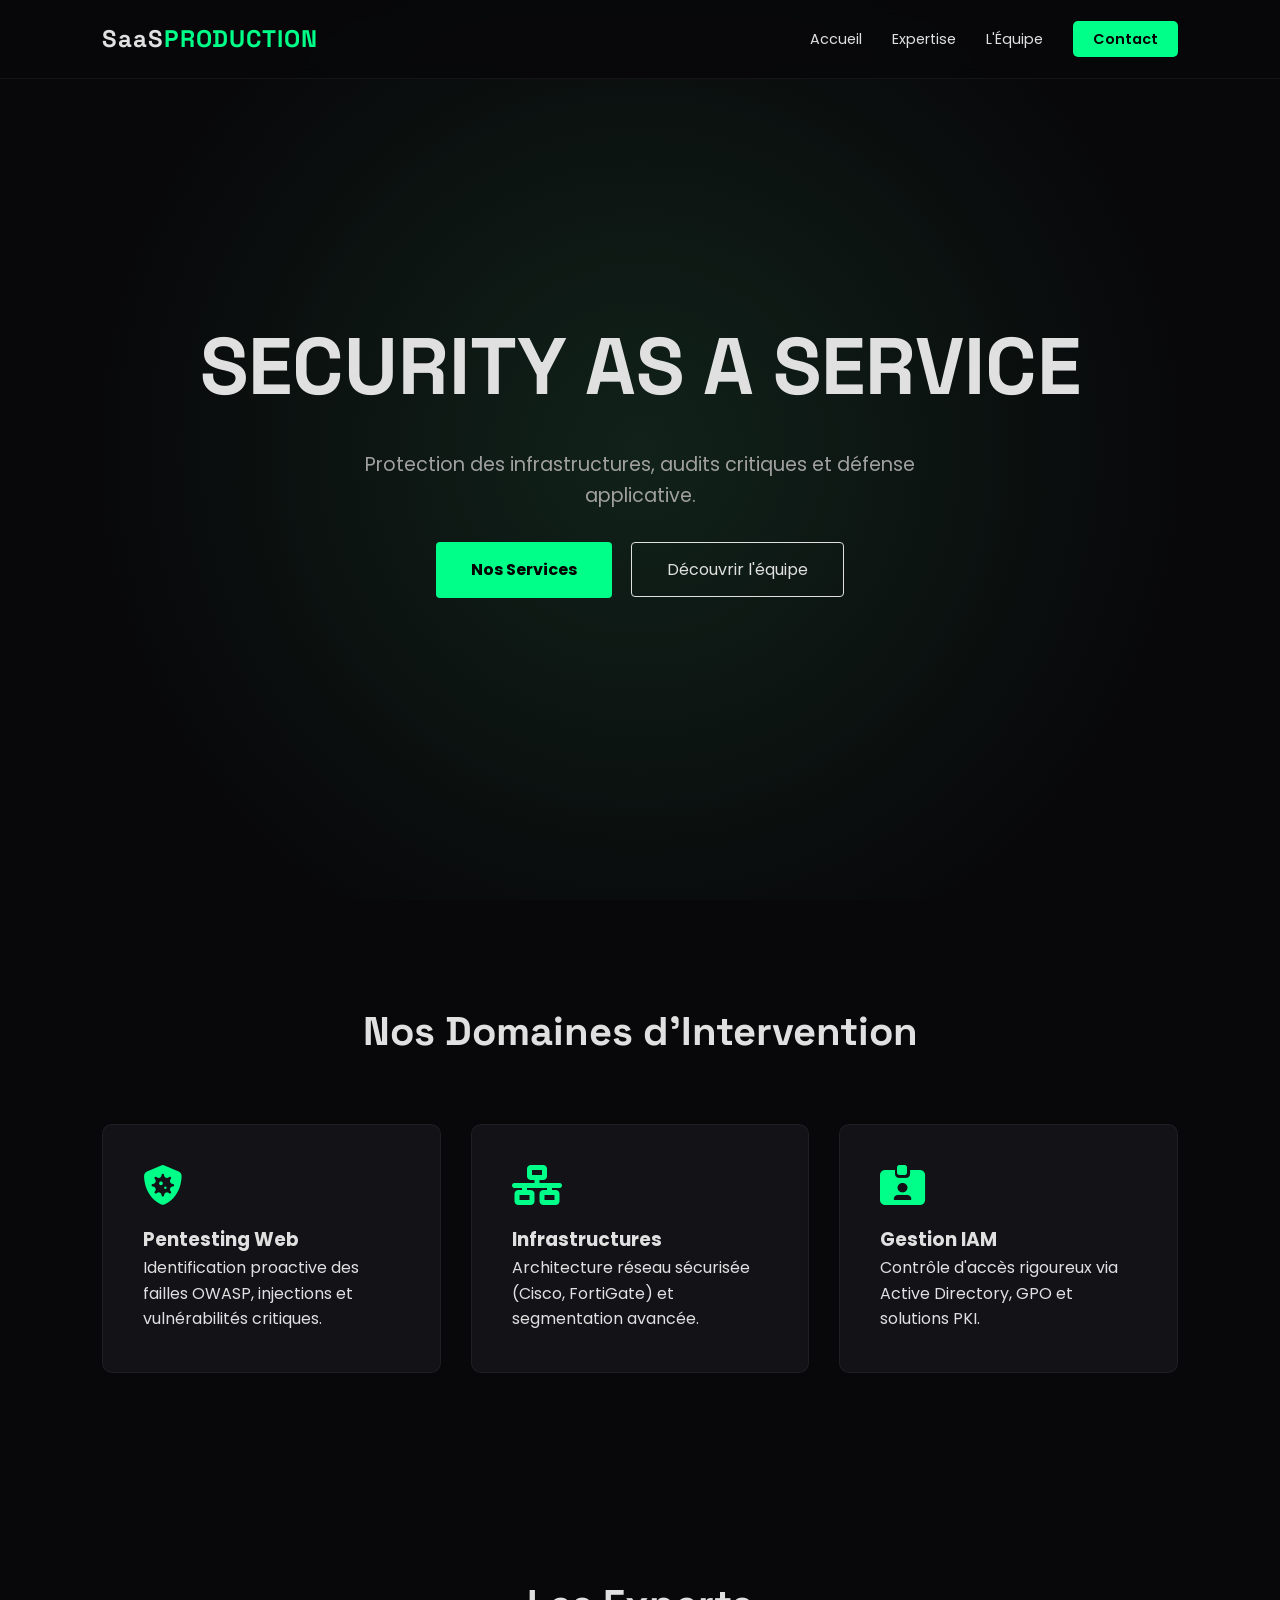
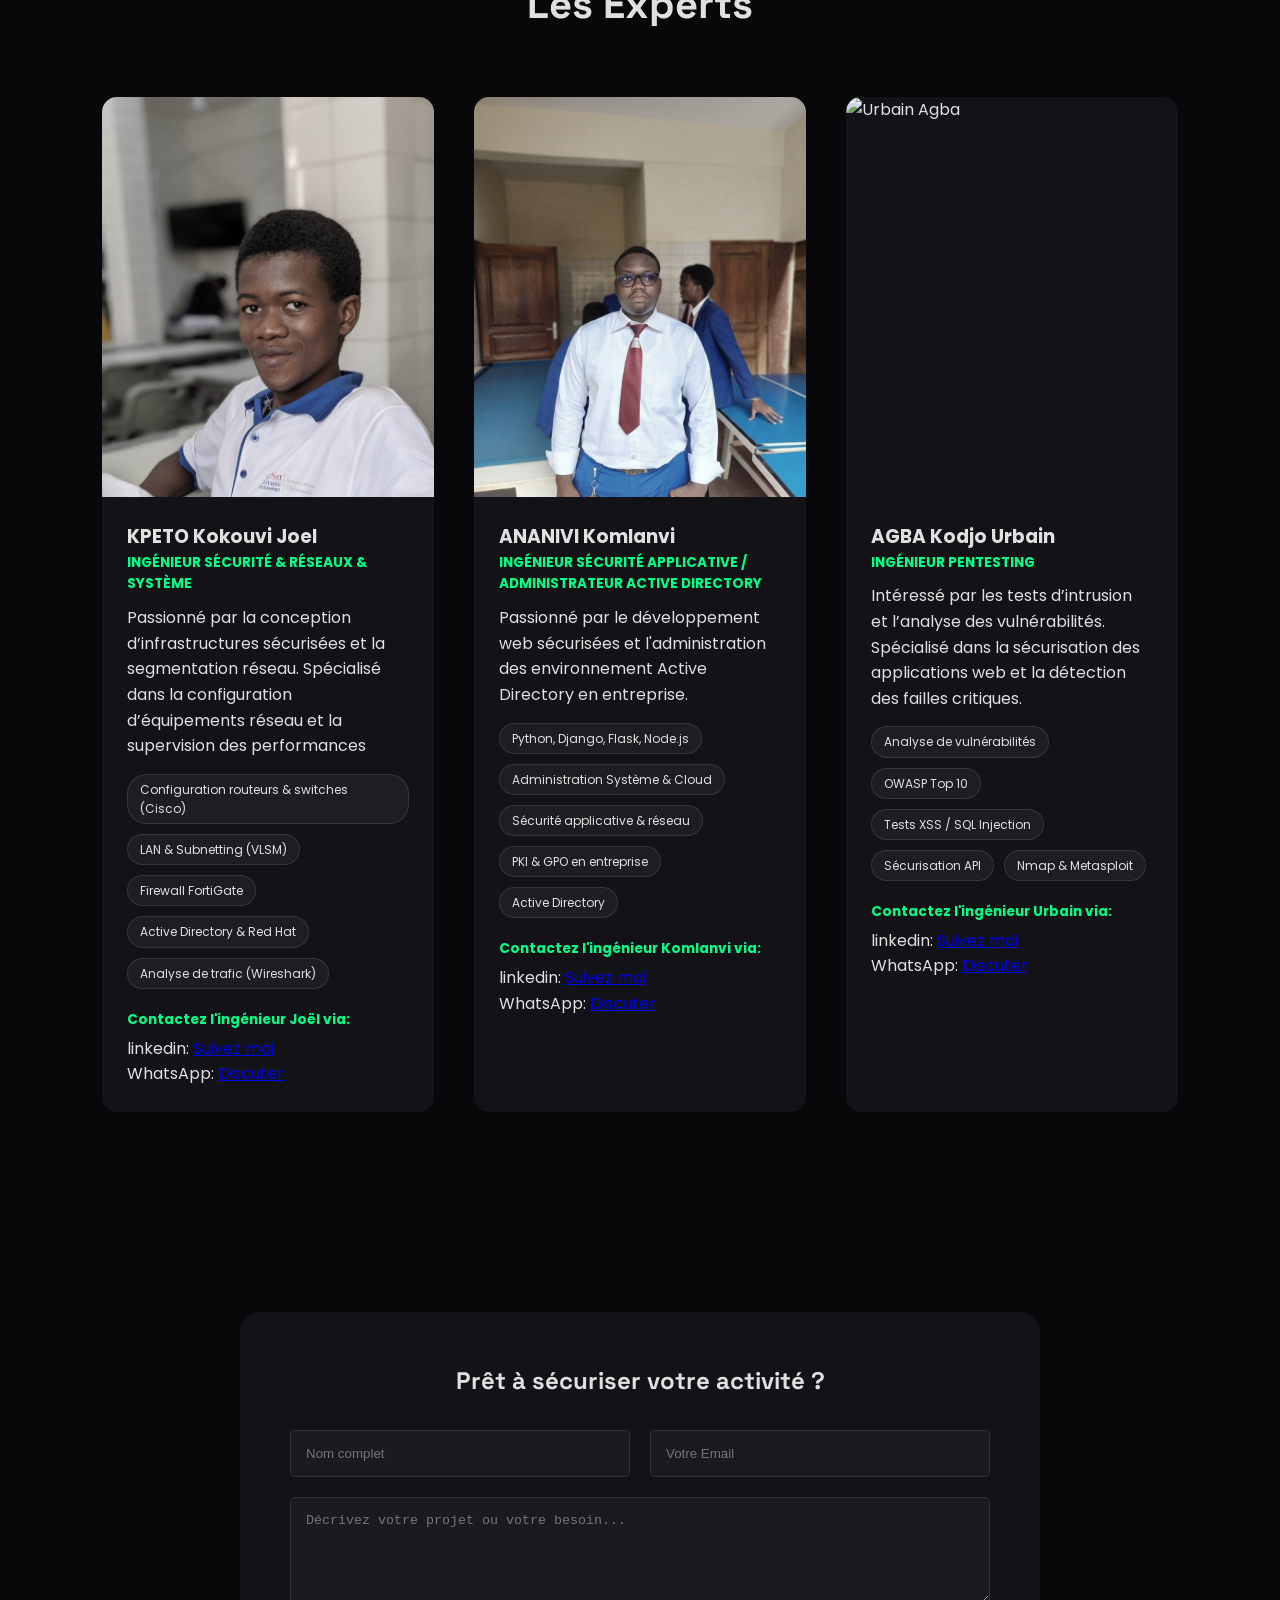
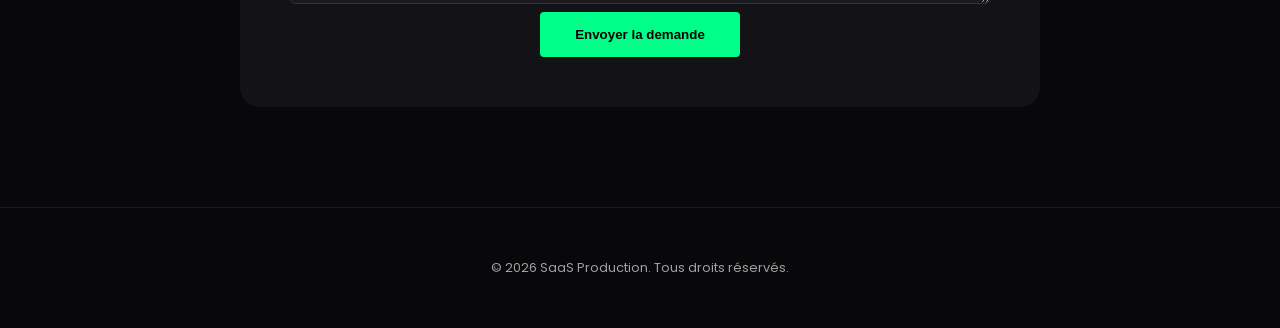
==== index.html @ d06b2ac8 "Update index.html" ====
<!DOCTYPE html>
<html lang="fr">
<head>
    <meta charset="UTF-8">
    <meta name="viewport" content="width=device-width, initial-scale=1.0">
    <title>SaaS Production | Expertise Cybersécurité</title>
    <!-- Google Fonts -->
    <link href="https://fonts.googleapis.com/css2?family=Space+Grotesk:wght@300;500;700&family=Poppins:wght@300;400;600&display=swap" rel="stylesheet">
    <!-- Font Awesome -->
    <link rel="stylesheet" href="https://cdnjs.cloudflare.com/ajax/libs/font-awesome/6.4.0/css/all.min.css">
    <link rel="stylesheet" href="style.css">
</head>
<body>

    <!-- NAV -->
    <nav class="navbar">
        <div class="logo">SaaS<span>PRODUCTION</span></div>
        <ul class="nav-links">
            <li><a href="#accueil">Accueil</a></li>
            <li><a href="#services">Expertise</a></li>
            <li><a href="#team">L'Équipe</a></li>
            <li><a href="#contact" class="btn-nav">Contact</a></li>
        </ul>
    </nav>

    <!-- Section 1 -->
    <header id="accueil" class="hero">
        <div class="hero-container">
            <h1 class="glitch" data-text="Security as a Service">Security as a Service</h1>
            <p>Protection des infrastructures, audits critiques et défense applicative.</p>
            <div class="hero-btns">
                <a href="#services" class="btn-primary">Nos Services</a>
                <a href="#team" class="btn-secondary">Découvrir l'équipe</a>
            </div>
        </div>
        <div class="hero-overlay"></div>
    </header>

    <!-- Section des services -->
    <section id="services" class="services">
        <h2 class="section-title">Nos Domaines d'Intervention</h2>
        <div class="services-grid">
            <div class="service-card">
                <i class="fas fa-shield-virus"></i>
                <h3>Pentesting Web</h3>
                <p>Identification proactive des failles OWASP, injections et vulnérabilités critiques.</p>
            </div>
            <div class="service-card">
                <i class="fas fa-network-wired"></i>
                <h3>Infrastructures</h3>
                <p>Architecture réseau sécurisée (Cisco, FortiGate) et segmentation avancée.</p>
            </div>
            <div class="service-card">
                <i class="fas fa-id-card-alt"></i>
                <h3>Gestion IAM</h3>
                <p>Contrôle d'accès rigoureux via Active Directory, GPO et solutions PKI.</p>
            </div>
        </div>
    </section>

    <!-- Voici l'équipe -->
    <section id="team" class="team">
        <h2 class="section-title">Les Experts</h2>
        <div class="team-container">
            
            <!-- Membre 1 -->
            <div class="member-card">
                <div class="member-img">
                    <img src="kpeto.jpeg" alt="Joël kokouvi Kpeto">
                </div>
                <div class="member-content">
                    <h3>KPETO Kokouvi Joel</h3>
                    <span class="member-role">Ingénieur Sécurité & Réseaux & Système</span>
                    <p>Passionné par la conception d’infrastructures sécurisées et la segmentation réseau.
                    Spécialisé dans la configuration d’équipements réseau et la supervision des performances</p>
                    <div class="tags">
                        <span>Configuration routeurs & switches (Cisco)</span> 
                        <span>LAN & Subnetting (VLSM)</span> 
                        <span>Firewall FortiGate</span>
                        <span>Active Directory & Red Hat</span>
                        <span>Analyse de trafic (Wireshark)</span>
                    </div>
                    <h4>Contactez l'ingénieur Joël via:</h4>
                    <div>linkedin: <a href="https://www.linkedin.com/in/kokouvi-joel-kpeto-417768369" target="_blank" rel="noopener noreferrer">Suivez moi </a>
                    </div>
                    <div>WhatsApp: <a href="https://wa.me/22899424087?text=Bonjour%20M. Joël%20,%20je%20souhaite%20avoir%20des%20informations%20sur%20vos%20services." target="_blank">Discuter</a></div>
                </div>
            </div>

            <!-- Membre 2 -->
            <div class="member-card">
                <div class="member-img">
                    <img src="ananivi komlanvi.jpeg" alt="Komlanvi Ananivi">
                </div>
                <div class="member-content">
                    <h3>ANANIVI Komlanvi</h3>
                    <span class="member-role">Ingénieur Sécurité Applicative / Administrateur Active Directory</span>
                    <p>Passionné par le développement web sécurisées et l'administration des environnement Active Directory en entreprise.</p>
                    <div class="tags">
                        <span>Python, Django, Flask, Node.js</span>
                        <span>Administration Système & Cloud</span> 
                        <span>Sécurité applicative & réseau</span>
                        <span>PKI & GPO en entreprise</span>
                        <span>Active Directory</span>
                    </div>
                    <h4>Contactez l'ingénieur Komlanvi via:</h4>
                    <div>linkedin: <a href="https://www.linkedin.com/in/komlanvi-ananivi-0056b731a?utm_source=share&utm_campaign=share_via&utm_content=profile&utm_medium=android_app" target="_blank" rel="noopener noreferrer">Suivez moi </a>
                    </div>
                    <div>WhatsApp: <a href="https://wa.me/22870658824?text=Bonjour%20M. Komlanvi%20,%20je%20souhaite%20avoir%20des%20informations%20sur%20vos%20services." target="_blank">Discuter</a></div>
                </div>
            </div>

            <!-- Membre 3 -->
            <div class="member-card">
                <div class="member-img">
                    <img src="agba Urbain.jpeg" alt="Urbain Agba">
                </div>
                <div class="member-content">
                    <h3>AGBA Kodjo Urbain</h3>
                    <span class="member-role">Ingénieur Pentesting</span>
                    <p>Intéressé par les tests d’intrusion et l’analyse des vulnérabilités.
                    Spécialisé dans la sécurisation des applications web et la détection des failles critiques.</p>
                    <div class="tags">
                        <span>Analyse de vulnérabilités</span> 
                        <span>OWASP Top 10</span> 
                        <span>Tests XSS / SQL Injection</span>
                        <span>Sécurisation API</span>
                        <span>Nmap & Metasploit</span>
                    </div>
                    <h4>Contactez l'ingénieur Urbain via:</h4>
                    <div>linkedin: <a href="https://" target="_blank" rel="noopener noreferrer">Suivez moi </a>
                    </div>
                    <div>WhatsApp: <a href="https://wa.me/22871163915?text=Bonjour%20M. Urbain%20,%20je%20souhaite%20avoir%20des%20informations%20sur%20vos%20services." target="_blank">Discuter</a></div>
                </div>
            </div>

        </div>
    </section>

    <!-- Section pour les contacts -->
    <!-- Ici j'ai utilisé formspree, qui permet de reçevoir des messages sans base de donnée, on pourra modifier ça après -->
<section id="contact" class="contact">
    <div class="contact-box">
        <h2>Prêt à sécuriser votre activité ?</h2>
        <!-- Ton lien Formspree est inséré ici -->
        <form action="https://formspree.io/f/mykdqpog" method="POST">
            <div class="form-group">
                <input type="text" name="name" placeholder="Nom complet" required>
                <input type="email" name="email" placeholder="Votre Email" required>
            </div>
            <textarea name="message" placeholder="Décrivez votre projet ou votre besoin..." rows="5" required></textarea>
            
            <input type="hidden" name="_next" value="https://ton-site.com/merci.html">
            
            <button type="submit" class="btn-primary">Envoyer la demande</button>
        </form>
    </div>
</section>

    <footer>
        <p>&copy; 2026 SaaS Production. Tous droits réservés.</p>
    </footer>

    <script src="script.js"></script>
</body>

</html>
---- style.css ----
:root {
    --primary: #00ff88;
    --secondary: #00d4ff;
    --bg-dark: #08080a;
    --card-bg: #121217;
    --text-main: #e0e0e0;
    --text-dim: #a0a0a0;
}

* {
    margin: 0;
    padding: 0;
    box-sizing: border-box;
}

body {
    font-family: 'Poppins', sans-serif;
    background-color: var(--bg-dark);
    color: var(--text-main);
    line-height: 1.6;
    overflow-x: hidden;
}

h1, h2, .logo {
    font-family: 'Space Grotesk', sans-serif;
}

/* NAVIGATION */
.navbar {
    display: flex;
    justify-content: space-between;
    align-items: center;
    padding: 20px 8%;
    position: fixed;
    width: 100%;
    top: 0;
    z-index: 1000;
    background: rgba(8, 8, 10, 0.9);
    backdrop-filter: blur(10px);
    border-bottom: 1px solid rgba(255, 255, 255, 0.05);
}

.logo {
    font-size: 1.5rem;
    font-weight: 700;
    letter-spacing: 1px;
}

.logo span { color: var(--primary); }

.nav-links {
    display: flex;
    list-style: none;
    align-items: center;
}

.nav-links li { margin-left: 30px; }

.nav-links a {
    text-decoration: none;
    color: var(--text-main);
    font-size: 0.9rem;
    transition: 0.3s;
}

.nav-links a:hover { color: var(--primary); }

.btn-nav {
    background: var(--primary);
    color: #000 !important;
    padding: 8px 20px;
    border-radius: 5px;
    font-weight: 600;
}

/* HERO SECTION */
.hero {
    height: 100vh;
    display: flex;
    align-items: center;
    justify-content: center;
    text-align: center;
    background: radial-gradient(circle at center, #11221a 0%, var(--bg-dark) 70%);
    padding: 0 20px;
}

.hero h1 {
    font-size: clamp(2.5rem, 8vw, 5rem);
    text-transform: uppercase;
    margin-bottom: 20px;
}

.hero p {
    color: var(--text-dim);
    font-size: 1.2rem;
    max-width: 600px;
    margin: 0 auto 30px;
}

.btn-primary {
    background: var(--primary);
    color: #000;
    padding: 15px 35px;
    text-decoration: none;
    font-weight: 700;
    border-radius: 4px;
    display: inline-block;
    transition: 0.3s;
    border: none;
    cursor: pointer;
}

.btn-secondary {
    border: 1px solid var(--text-main);
    color: var(--text-main);
    padding: 15px 35px;
    text-decoration: none;
    margin-left: 15px;
    border-radius: 4px;
    transition: 0.3s;
}

.btn-secondary:hover { background: white; color: black; }

/* SERVICES */
.services, .team, .contact { padding: 100px 8%; }

.section-title {
    text-align: center;
    font-size: 2.5rem;
    margin-bottom: 60px;
}

.services-grid {
    display: grid;
    grid-template-columns: repeat(auto-fit, minmax(280px, 1fr));
    gap: 30px;
}

.service-card {
    background: var(--card-bg);
    padding: 40px;
    border-radius: 10px;
    border: 1px solid rgba(255, 255, 255, 0.05);
    transition: 0.3s;
}

.service-card i {
    font-size: 2.5rem;
    color: var(--primary);
    margin-bottom: 20px;
}

.service-card:hover {
    transform: translateY(-10px);
    border-color: var(--primary);
}

/* TEAM */
.team-container {
    display: grid;
    grid-template-columns: repeat(auto-fit, minmax(320px, 1fr));
    gap: 40px;
}

.member-card {
    background: var(--card-bg);
    border-radius: 15px;
    overflow: hidden;
    transition: 0.4s;
}

.member-img img {
    width: 100%;
    height: 400px; /* Tu peux augmenter un peu la hauteur si besoin */
    object-fit: cover; 
    /* L'astuce est ici : on demande de cadrer sur le haut de l'image */
    object-position: top center; 
    filter: grayscale(40%);
    transition: 0.4s;
    display: block;
}

.member-card:hover .member-img img { filter: grayscale(0%); transform: scale(1.05); }

.member-content { padding: 25px; }

.member-role {
    color: var(--primary);
    font-size: 0.85rem;
    font-weight: 700;
    text-transform: uppercase;
    display: block;
    margin-bottom: 10px;
}

.tags {
    margin-top: 15px;
    display: flex;
    flex-wrap: wrap;
    gap: 10px;
    margin-bottom: 20px;
}

.tags span {
    background: rgba(255, 255, 255, 0.05);
    padding: 5px 12px;
    font-size: 0.75rem;
    border-radius: 20px;
    border: 1px solid rgba(255, 255, 255, 0.1);
}

/* CONTACT */
.contact-box {
    background: var(--card-bg);
    padding: 50px;
    border-radius: 20px;
    max-width: 800px;
    margin: 0 auto;
    text-align: center;
}

.form-group {
    display: grid;
    grid-template-columns: 1fr 1fr;
    gap: 20px;
    margin: 30px 0 20px;
}

input, textarea {
    width: 100%;
    padding: 15px;
    background: #1a1a20;
    border: 1px solid #333;
    color: white;
    border-radius: 5px;
    outline: none;
}

input:focus, textarea:focus { border-color: var(--primary); }

footer {
    text-align: center;
    padding: 50px;
    border-top: 1px solid #1a1a20;
    color: var(--text-dim);
    font-size: 0.8rem;
}

/* MOBILE */
@media (max-width: 768px) {
    .form-group { grid-template-columns: 1fr; }
    .nav-links { display: none; }
    .hero h1 { font-size: 2.8rem; }
}

h4 {
    color: var(--primary);
    font-size: 0.85rem;
    font-weight: 700;
    text-transform: full-size-kana;
    display: block;
    margin-bottom: 5px;
}
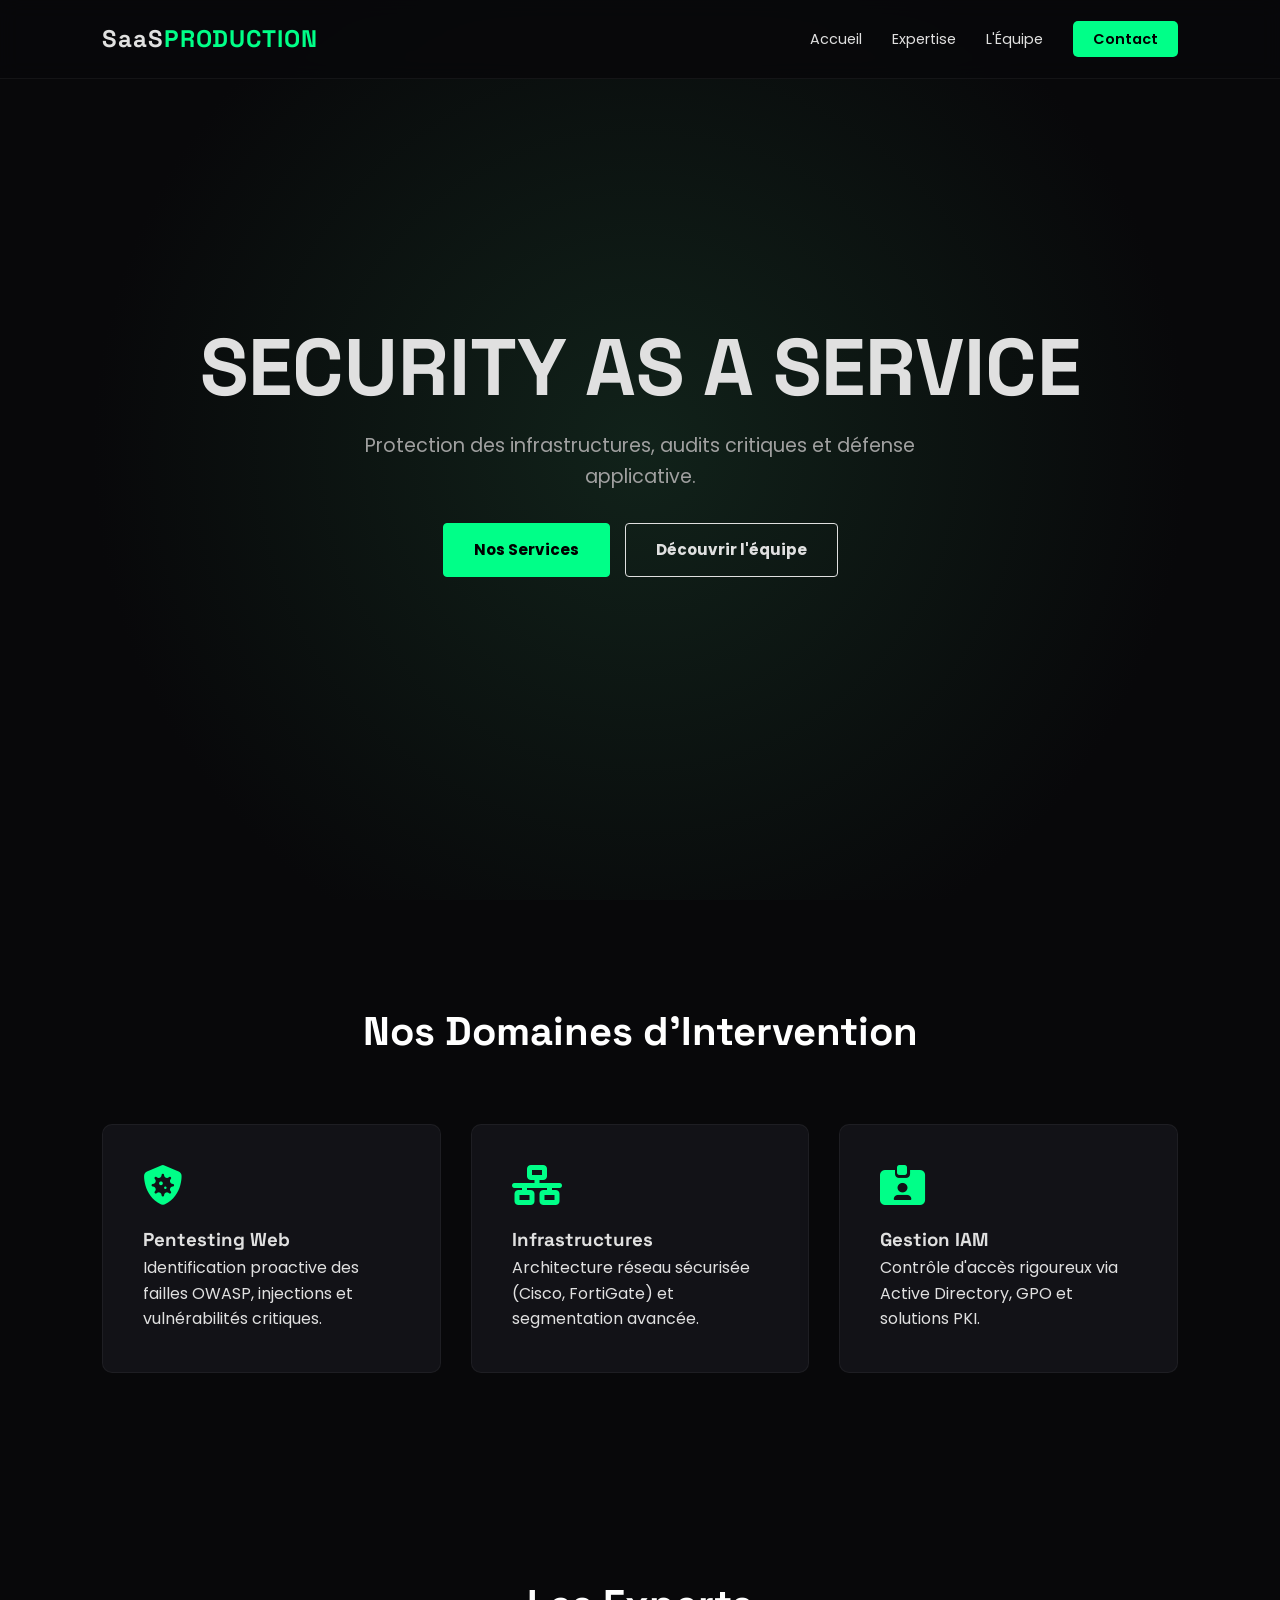
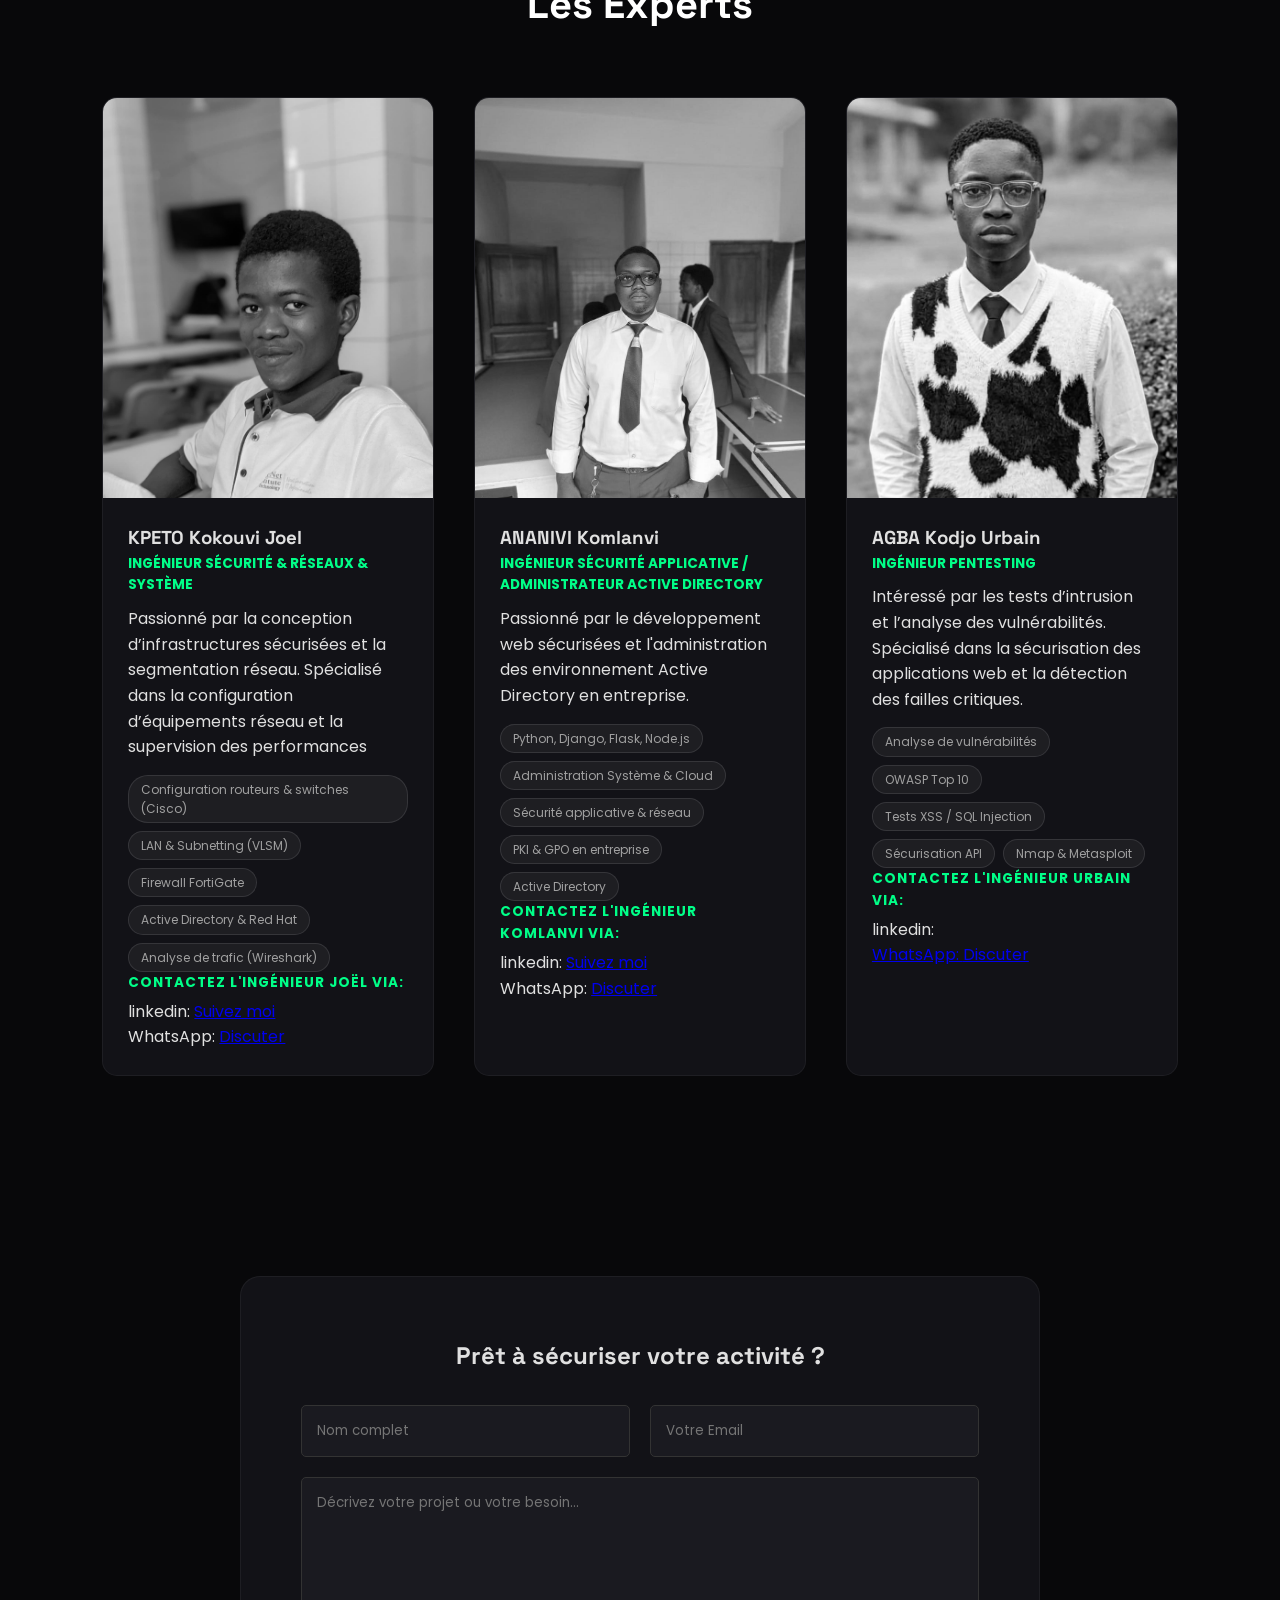
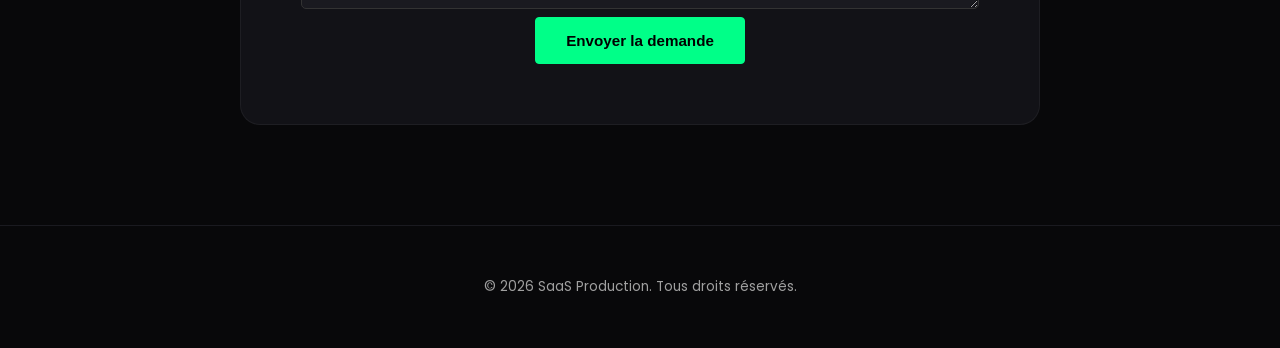
==== commit 19c2f783: "Fix HTML formatting and structure" ====
--- a/index.html
+++ b/index.html
@@ -4,6 +4,8 @@
     <meta charset="UTF-8">
     <meta name="viewport" content="width=device-width, initial-scale=1.0">
     <title>SaaS Production | Expertise Cybersécurité</title>
+    <link rel="icon" type="image/png" href="saas.jpg">
+    <link rel="apple-touch-icon" href="saas.jpg">
     <!-- Google Fonts -->
     <link href="https://fonts.googleapis.com/css2?family=Space+Grotesk:wght@300;500;700&family=Poppins:wght@300;400;600&display=swap" rel="stylesheet">
     <!-- Font Awesome -->
@@ -113,7 +115,7 @@
             <!-- Membre 3 -->
             <div class="member-card">
                 <div class="member-img">
-                    <img src="agba Urbain.jpeg" alt="Urbain Agba">
+                    <img src="Urbain.jpeg" alt="Urbain Agba">
                 </div>
                 <div class="member-content">
                     <h3>AGBA Kodjo Urbain</h3>
@@ -128,7 +130,7 @@
                         <span>Nmap & Metasploit</span>
                     </div>
                     <h4>Contactez l'ingénieur Urbain via:</h4>
-                    <div>linkedin: <a href="https://" target="_blank" rel="noopener noreferrer">Suivez moi </a>
+                    <div>linkedin: <a href="https://www.linkedin.com/in/kodjo-agba-4a517b397" target="_blank" rel="noopener noreferrer"Suivez moi </a>
                     </div>
                     <div>WhatsApp: <a href="https://wa.me/22871163915?text=Bonjour%20M. Urbain%20,%20je%20souhaite%20avoir%20des%20informations%20sur%20vos%20services." target="_blank">Discuter</a></div>
                 </div>
@@ -165,3 +167,6 @@
 </body>
 
 </html>
+
+
+
--- a/style.css
+++ b/style.css
@@ -1,3 +1,4 @@
+/* --- VARIABLES ET RESET --- */
 :root {
     --primary: #00ff88;
     --secondary: #00d4ff;
@@ -5,12 +6,17 @@
     --card-bg: #121217;
     --text-main: #e0e0e0;
     --text-dim: #a0a0a0;
+    --transition: 0.3s ease;
 }
 
 * {
     margin: 0;
     padding: 0;
     box-sizing: border-box;
+}
+
+html {
+    scroll-behavior: smooth;
 }
 
 body {
@@ -21,11 +27,11 @@
     overflow-x: hidden;
 }
 
-h1, h2, .logo {
+h1, h2, h3, .logo {
     font-family: 'Space Grotesk', sans-serif;
 }
 
-/* NAVIGATION */
+/* --- NAVIGATION --- */
 .navbar {
     display: flex;
     justify-content: space-between;
@@ -60,7 +66,7 @@
     text-decoration: none;
     color: var(--text-main);
     font-size: 0.9rem;
-    transition: 0.3s;
+    transition: var(--transition);
 }
 
 .nav-links a:hover { color: var(--primary); }
@@ -73,10 +79,11 @@
     font-weight: 600;
 }
 
-/* HERO SECTION */
+/* --- HERO SECTION --- */
 .hero {
     height: 100vh;
     display: flex;
+    flex-direction: column;
     align-items: center;
     justify-content: center;
     text-align: center;
@@ -85,52 +92,74 @@
 }
 
 .hero h1 {
-    font-size: clamp(2.5rem, 8vw, 5rem);
+    font-size: clamp(2.2rem, 8vw, 5rem);
     text-transform: uppercase;
     margin-bottom: 20px;
+    line-height: 1.1;
 }
 
 .hero p {
     color: var(--text-dim);
-    font-size: 1.2rem;
+    font-size: clamp(1rem, 2vw, 1.2rem);
     max-width: 600px;
     margin: 0 auto 30px;
+}
+
+
+.hero-btns {
+    display: flex;
+    gap: 15px;
+    justify-content: center;
+    align-items: center;
+    flex-wrap: wrap; 
+}
+
+.btn-primary, .btn-secondary {
+    padding: 14px 30px;
+    text-decoration: none;
+    font-weight: 700;
+    border-radius: 4px;
+    transition: var(--transition);
+    text-align: center;
+    white-space: nowrap; 
+    font-size: 0.95rem;
 }
 
 .btn-primary {
     background: var(--primary);
     color: #000;
-    padding: 15px 35px;
-    text-decoration: none;
-    font-weight: 700;
-    border-radius: 4px;
-    display: inline-block;
-    transition: 0.3s;
-    border: none;
-    cursor: pointer;
+    border: 1px solid var(--primary);
+}
+
+.btn-primary:hover {
+    box-shadow: 0 0 20px rgba(0, 255, 136, 0.4);
+    transform: translateY(-2px);
 }
 
 .btn-secondary {
     border: 1px solid var(--text-main);
     color: var(--text-main);
-    padding: 15px 35px;
-    text-decoration: none;
-    margin-left: 15px;
-    border-radius: 4px;
-    transition: 0.3s;
-}
-
-.btn-secondary:hover { background: white; color: black; }
-
-/* SERVICES */
-.services, .team, .contact { padding: 100px 8%; }
+}
+
+.btn-secondary:hover {
+    background: #fff;
+    color: #000;
+    transform: translateY(-2px);
+}
+
+/* --- SECTIONS GENERALES --- */
+.services, .team, .contact { 
+    padding: 100px 8%; 
+}
 
 .section-title {
     text-align: center;
-    font-size: 2.5rem;
+    font-size: clamp(2rem, 5vw, 2.5rem);
     margin-bottom: 60px;
-}
-
+    color: #fff;
+}
+
+/* --- SERVICES --- */
 .services-grid {
     display: grid;
     grid-template-columns: repeat(auto-fit, minmax(280px, 1fr));
@@ -142,7 +171,7 @@
     padding: 40px;
     border-radius: 10px;
     border: 1px solid rgba(255, 255, 255, 0.05);
-    transition: 0.3s;
+    transition: var(--transition);
 }
 
 .service-card i {
@@ -156,10 +185,10 @@
     border-color: var(--primary);
 }
 
-/* TEAM */
+/* --- TEAM --- */
 .team-container {
     display: grid;
-    grid-template-columns: repeat(auto-fit, minmax(320px, 1fr));
+    grid-template-columns: repeat(auto-fit, minmax(300px, 1fr));
     gap: 40px;
 }
 
@@ -167,23 +196,32 @@
     background: var(--card-bg);
     border-radius: 15px;
     overflow: hidden;
-    transition: 0.4s;
+    transition: 0.4s ease;
+    border: 1px solid rgba(255, 255, 255, 0.05);
 }
 
 .member-img img {
     width: 100%;
-    height: 400px; /* Tu peux augmenter un peu la hauteur si besoin */
-    object-fit: cover; 
-    /* L'astuce est ici : on demande de cadrer sur le haut de l'image */
+    height: 400px;
+    object-fit: cover;
     object-position: top center; 
-    filter: grayscale(40%);
-    transition: 0.4s;
+    filter: grayscale(100%);
+    transition: 0.5s ease;
     display: block;
 }
 
-.member-card:hover .member-img img { filter: grayscale(0%); transform: scale(1.05); }
-
-.member-content { padding: 25px; }
+.member-card:hover {
+    border-color: var(--primary);
+}
+
+.member-card:hover .member-img img {
+    filter: grayscale(0%);
+    transform: scale(1.03);
+}
+
+.member-content { 
+    padding: 25px; 
+}
 
 .member-role {
     color: var(--primary);
@@ -198,26 +236,27 @@
     margin-top: 15px;
     display: flex;
     flex-wrap: wrap;
-    gap: 10px;
-    margin-bottom: 20px;
+    gap: 8px;
 }
 
 .tags span {
     background: rgba(255, 255, 255, 0.05);
-    padding: 5px 12px;
+    padding: 4px 12px;
     font-size: 0.75rem;
     border-radius: 20px;
     border: 1px solid rgba(255, 255, 255, 0.1);
-}
-
-/* CONTACT */
+    color: var(--text-dim);
+}
+
+/* --- CONTACT --- */
 .contact-box {
     background: var(--card-bg);
-    padding: 50px;
+    padding: clamp(30px, 5vw, 60px);
     border-radius: 20px;
     max-width: 800px;
     margin: 0 auto;
     text-align: center;
+    border: 1px solid rgba(255, 255, 255, 0.05);
 }
 
 .form-group {
@@ -235,30 +274,60 @@
     color: white;
     border-radius: 5px;
     outline: none;
-}
-
-input:focus, textarea:focus { border-color: var(--primary); }
-
+    font-family: inherit;
+    transition: var(--transition);
+}
+
+input:focus, textarea:focus { 
+    border-color: var(--primary);
+    background: #202028;
+}
+
+/* --- FOOTER --- */
 footer {
     text-align: center;
     padding: 50px;
     border-top: 1px solid #1a1a20;
     color: var(--text-dim);
-    font-size: 0.8rem;
-}
-
-/* MOBILE */
+    font-size: 0.85rem;
+}
+
+/* --- RESPONSIVE (MOBILE & TABLETTE) --- */
+
 @media (max-width: 768px) {
+    .navbar { padding: 15px 5%; }
+    .nav-links { display: none; } 
+    
+    .services, .team, .contact { padding: 60px 5%; }
+    
     .form-group { grid-template-columns: 1fr; }
-    .nav-links { display: none; }
+    
     .hero h1 { font-size: 2.8rem; }
+}
+
+@media (max-width: 480px) {
+    .hero-btns {
+        flex-direction: column;
+        width: 100%;
+    }
+    
+    .btn-primary, .btn-secondary {
+        width: 100%;
+        max-width: 300px;
+    }
+    
+    .member-img img {
+        height: 350px;
+    }
 }
 
 h4 {
     color: var(--primary);
     font-size: 0.85rem;
     font-weight: 700;
-    text-transform: full-size-kana;
+    text-transform: uppercase;
     display: block;
     margin-bottom: 5px;
-}+    letter-spacing: 1px;
+}
+
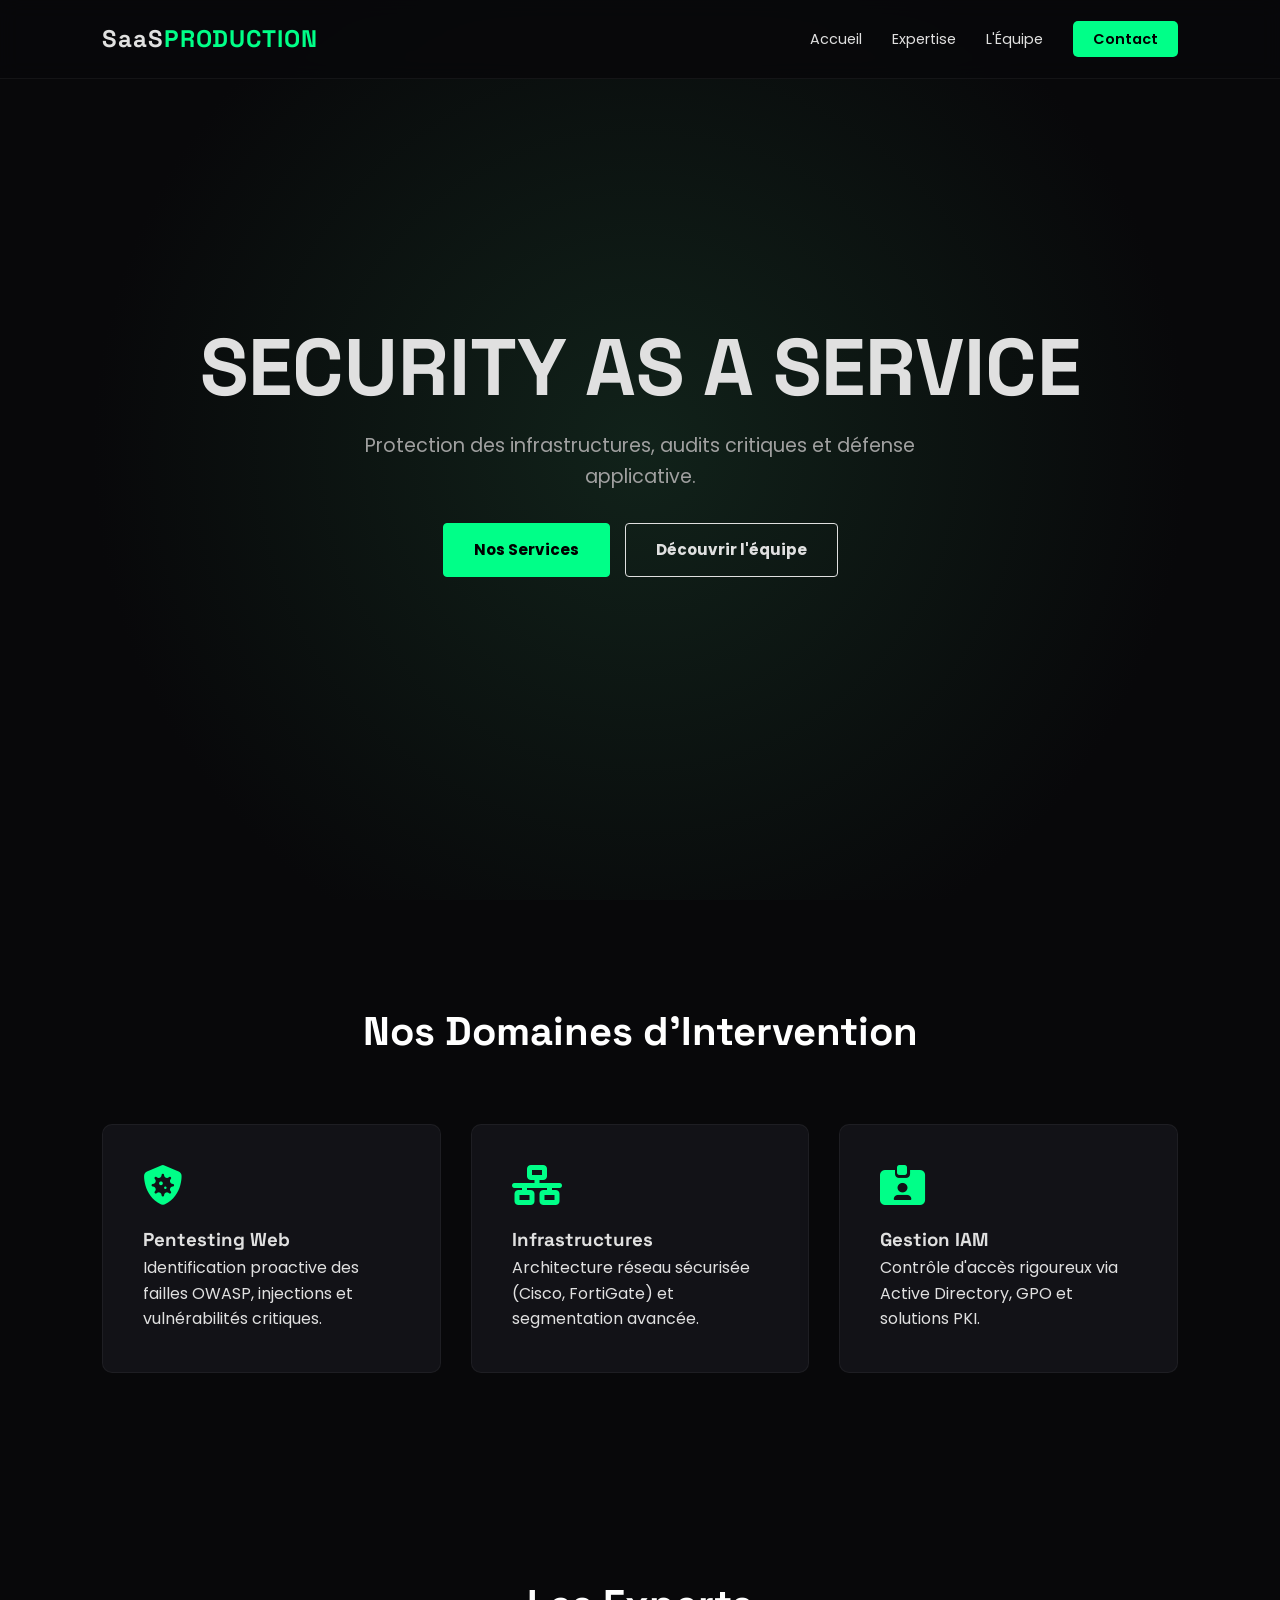
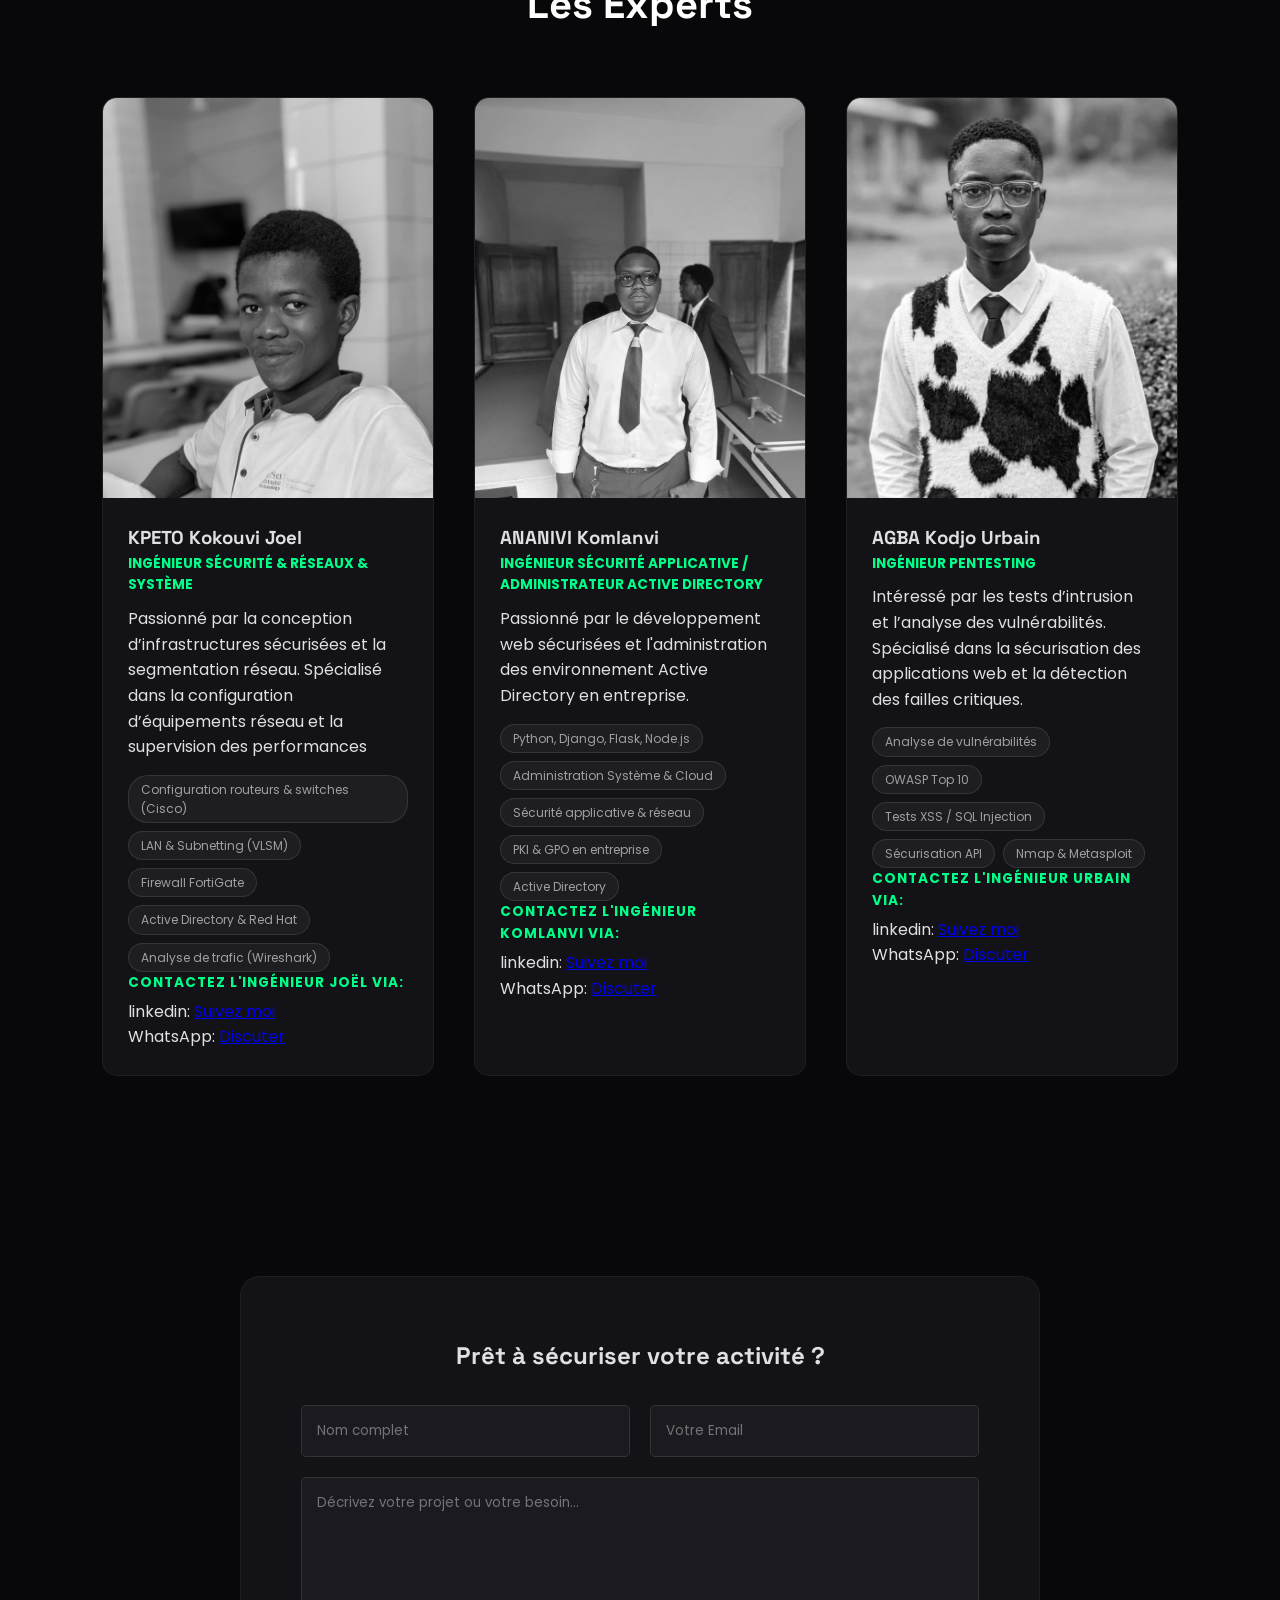
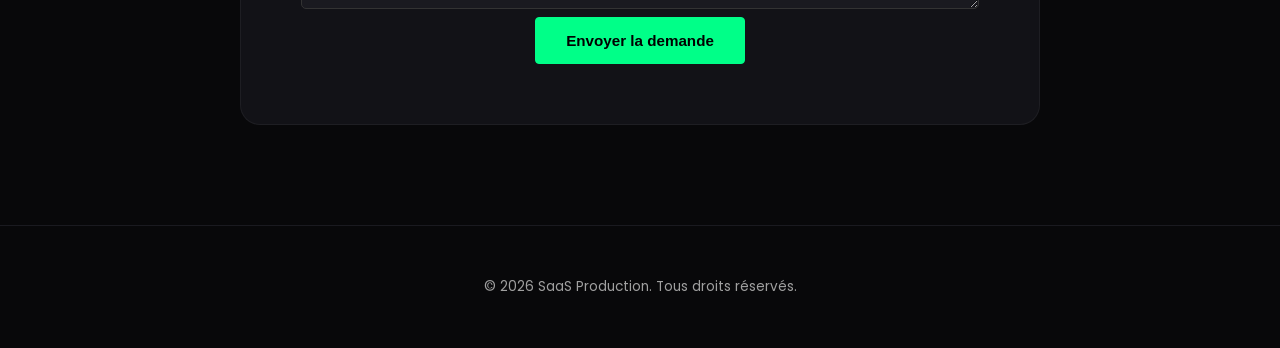
==== commit 83c9b240: "Update index.html" ====
--- a/index.html
+++ b/index.html
@@ -130,7 +130,7 @@
                         <span>Nmap & Metasploit</span>
                     </div>
                     <h4>Contactez l'ingénieur Urbain via:</h4>
-                    <div>linkedin: <a href="https://www.linkedin.com/in/kodjo-agba-4a517b397" target="_blank" rel="noopener noreferrer"Suivez moi </a>
+                    <div>linkedin: <a href="https://www.linkedin.com/in/kodjo-agba-4a517b397" target="_blank" rel="noopener noreferrer">Suivez moi </a>
                     </div>
                     <div>WhatsApp: <a href="https://wa.me/22871163915?text=Bonjour%20M. Urbain%20,%20je%20souhaite%20avoir%20des%20informations%20sur%20vos%20services." target="_blank">Discuter</a></div>
                 </div>
@@ -170,3 +170,4 @@
 
 
 
+
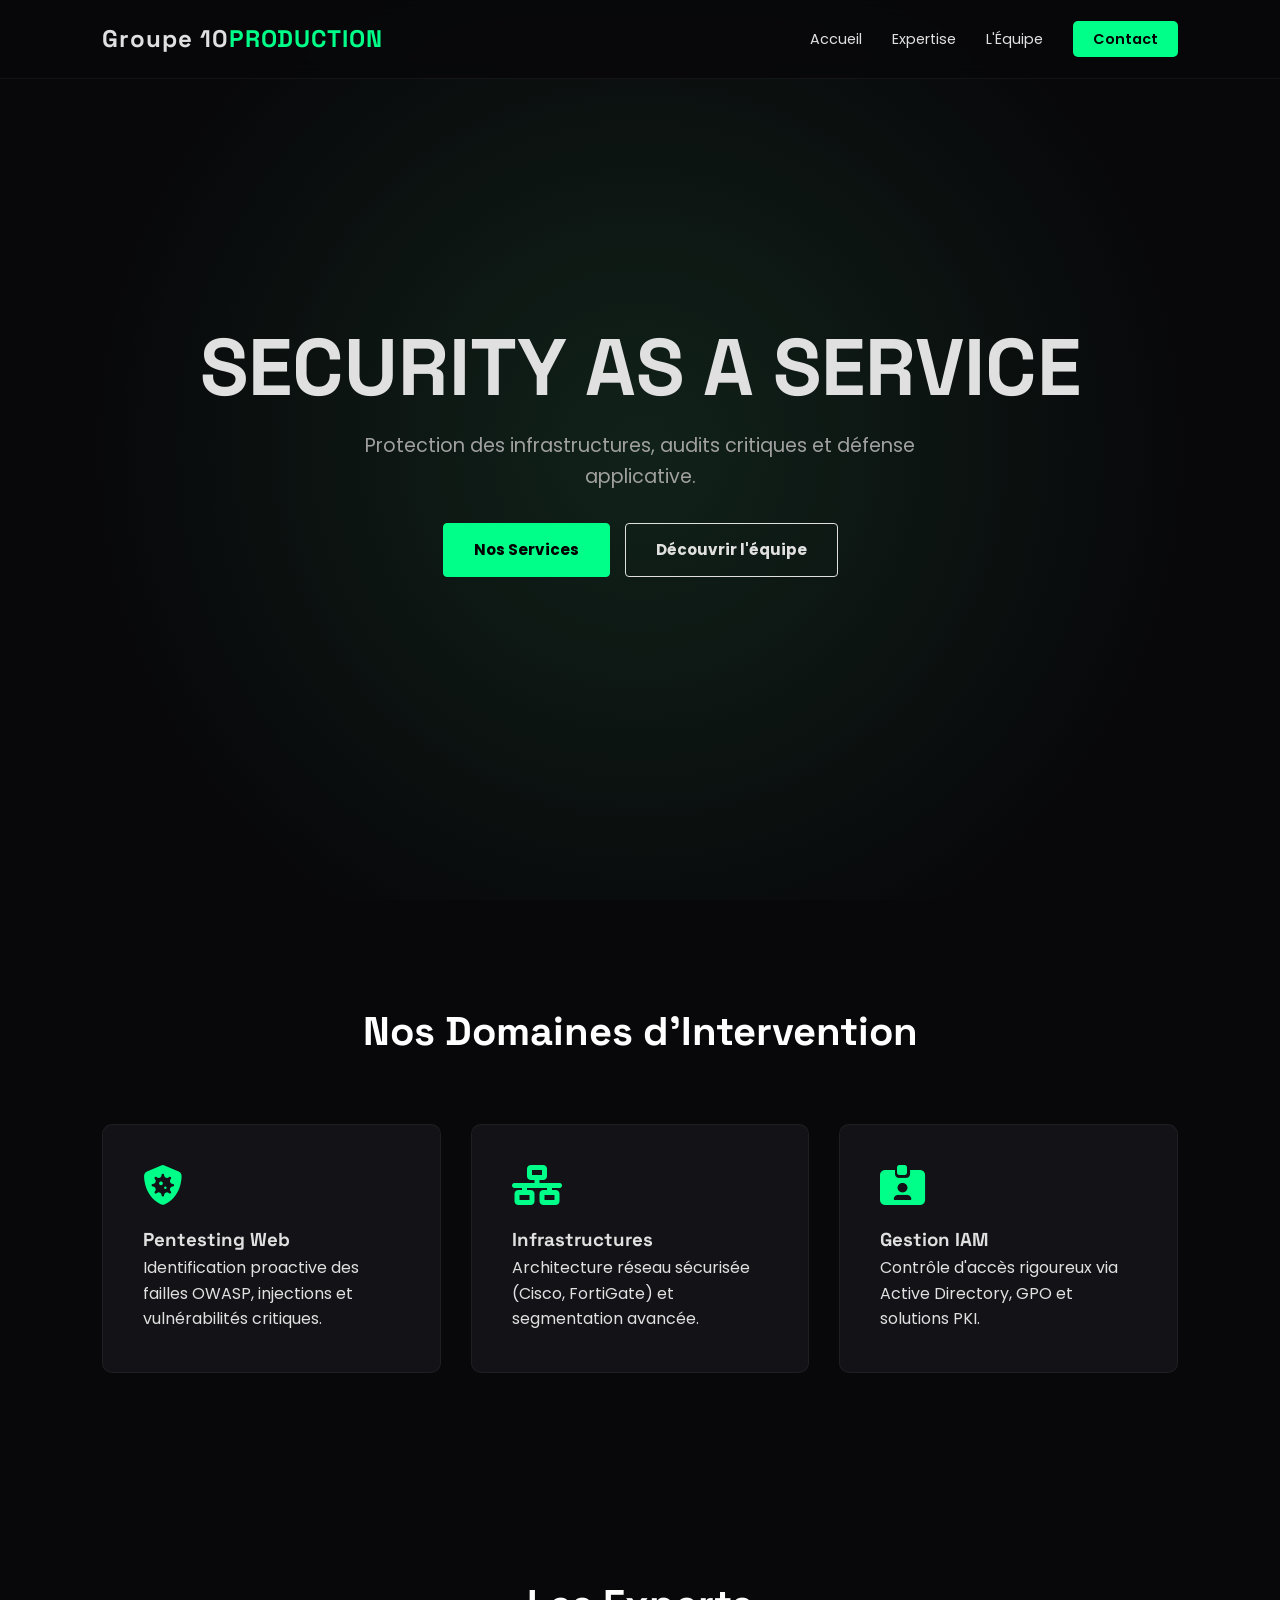
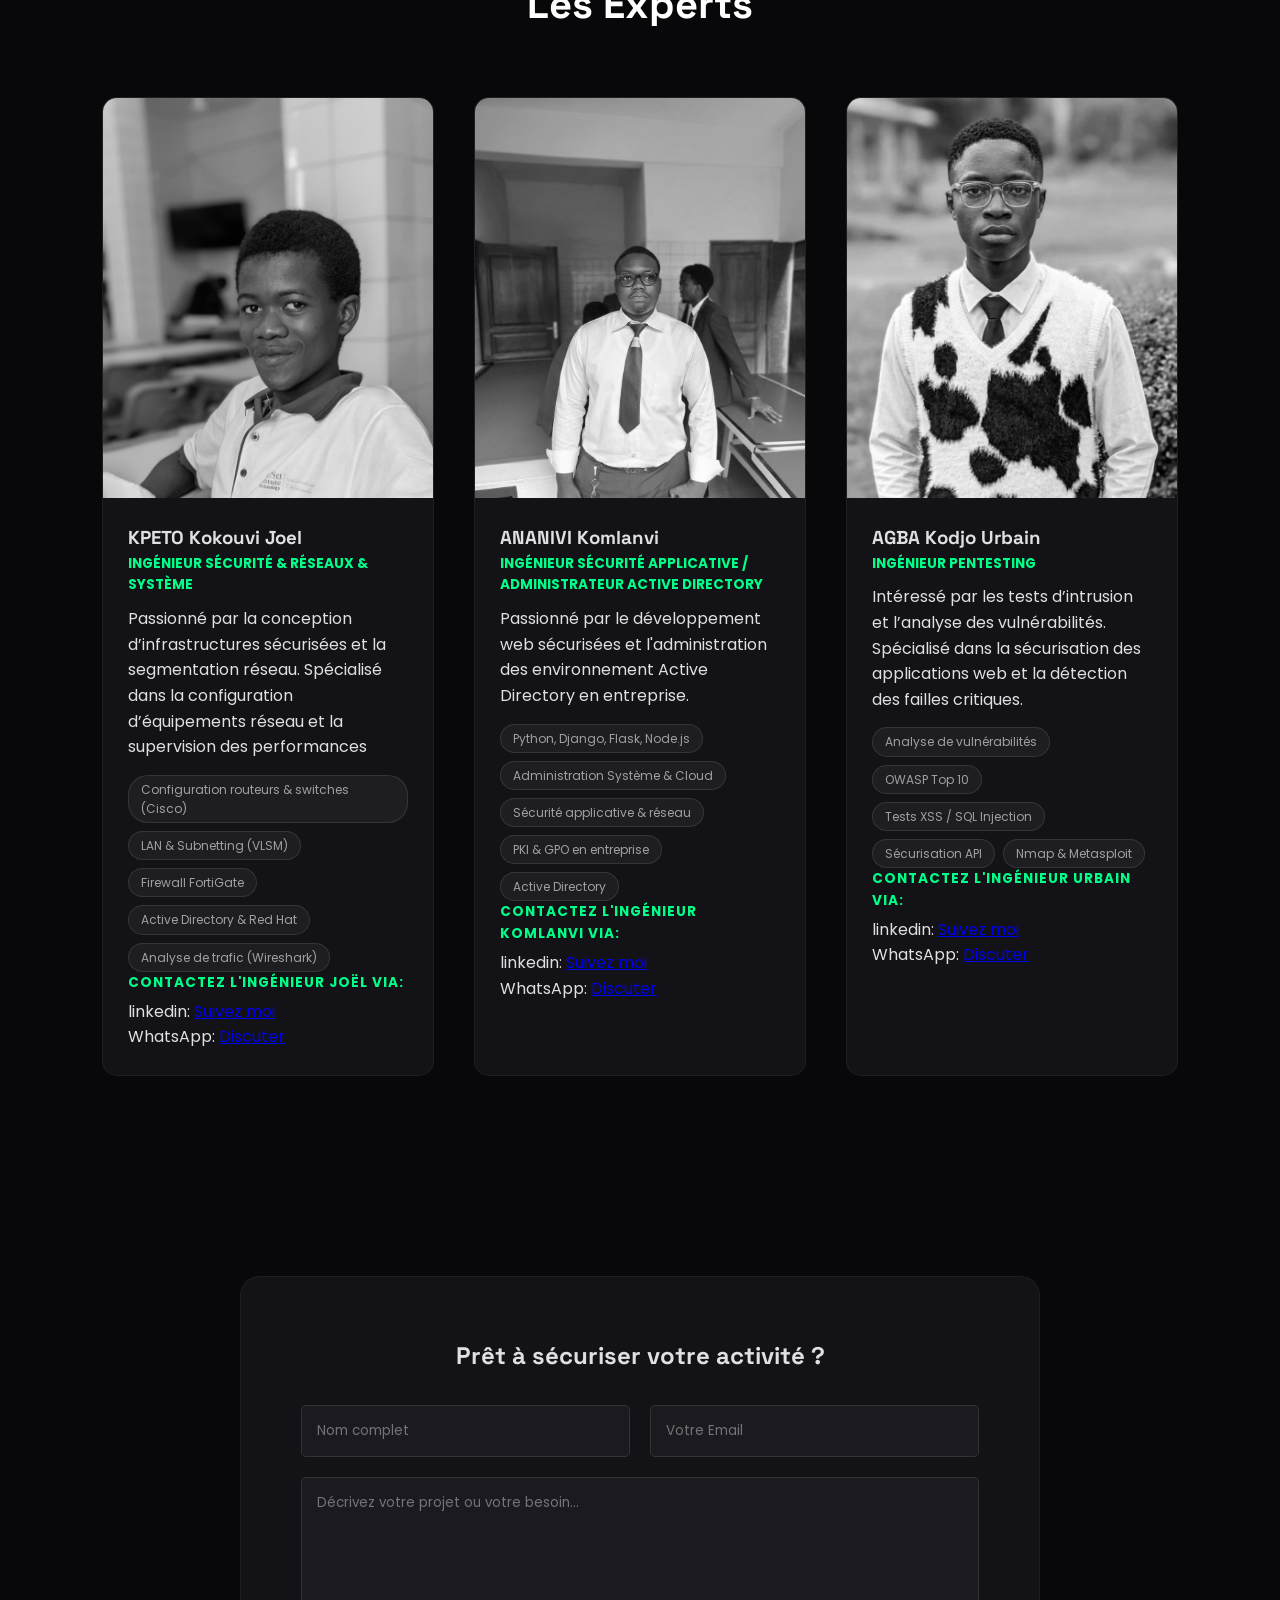
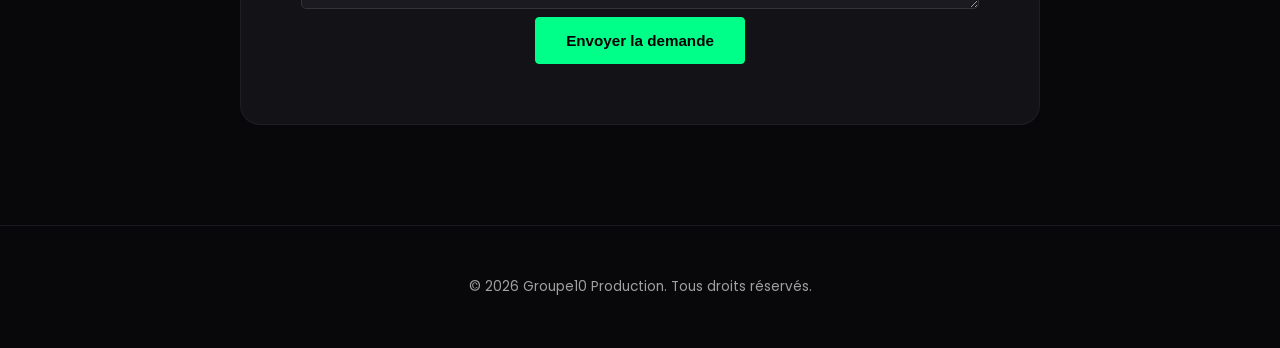
==== commit 67fb0276: "Update index.html" ====
--- a/index.html
+++ b/index.html
@@ -3,7 +3,7 @@
 <head>
     <meta charset="UTF-8">
     <meta name="viewport" content="width=device-width, initial-scale=1.0">
-    <title>SaaS Production | Expertise Cybersécurité</title>
+    <title>Groupe 10| Expertise Cybersécurité</title>
     <link rel="icon" type="image/png" href="saas.jpg">
     <link rel="apple-touch-icon" href="saas.jpg">
     <!-- Google Fonts -->
@@ -16,7 +16,7 @@
 
     <!-- NAV -->
     <nav class="navbar">
-        <div class="logo">SaaS<span>PRODUCTION</span></div>
+        <div class="logo">Groupe 10<span>PRODUCTION</span></div>
         <ul class="nav-links">
             <li><a href="#accueil">Accueil</a></li>
             <li><a href="#services">Expertise</a></li>
@@ -160,7 +160,7 @@
 </section>
 
     <footer>
-        <p>&copy; 2026 SaaS Production. Tous droits réservés.</p>
+        <p>&copy; 2026 Groupe10 Production. Tous droits réservés.</p>
     </footer>
 
     <script src="script.js"></script>
@@ -171,3 +171,4 @@
 
 
 
+
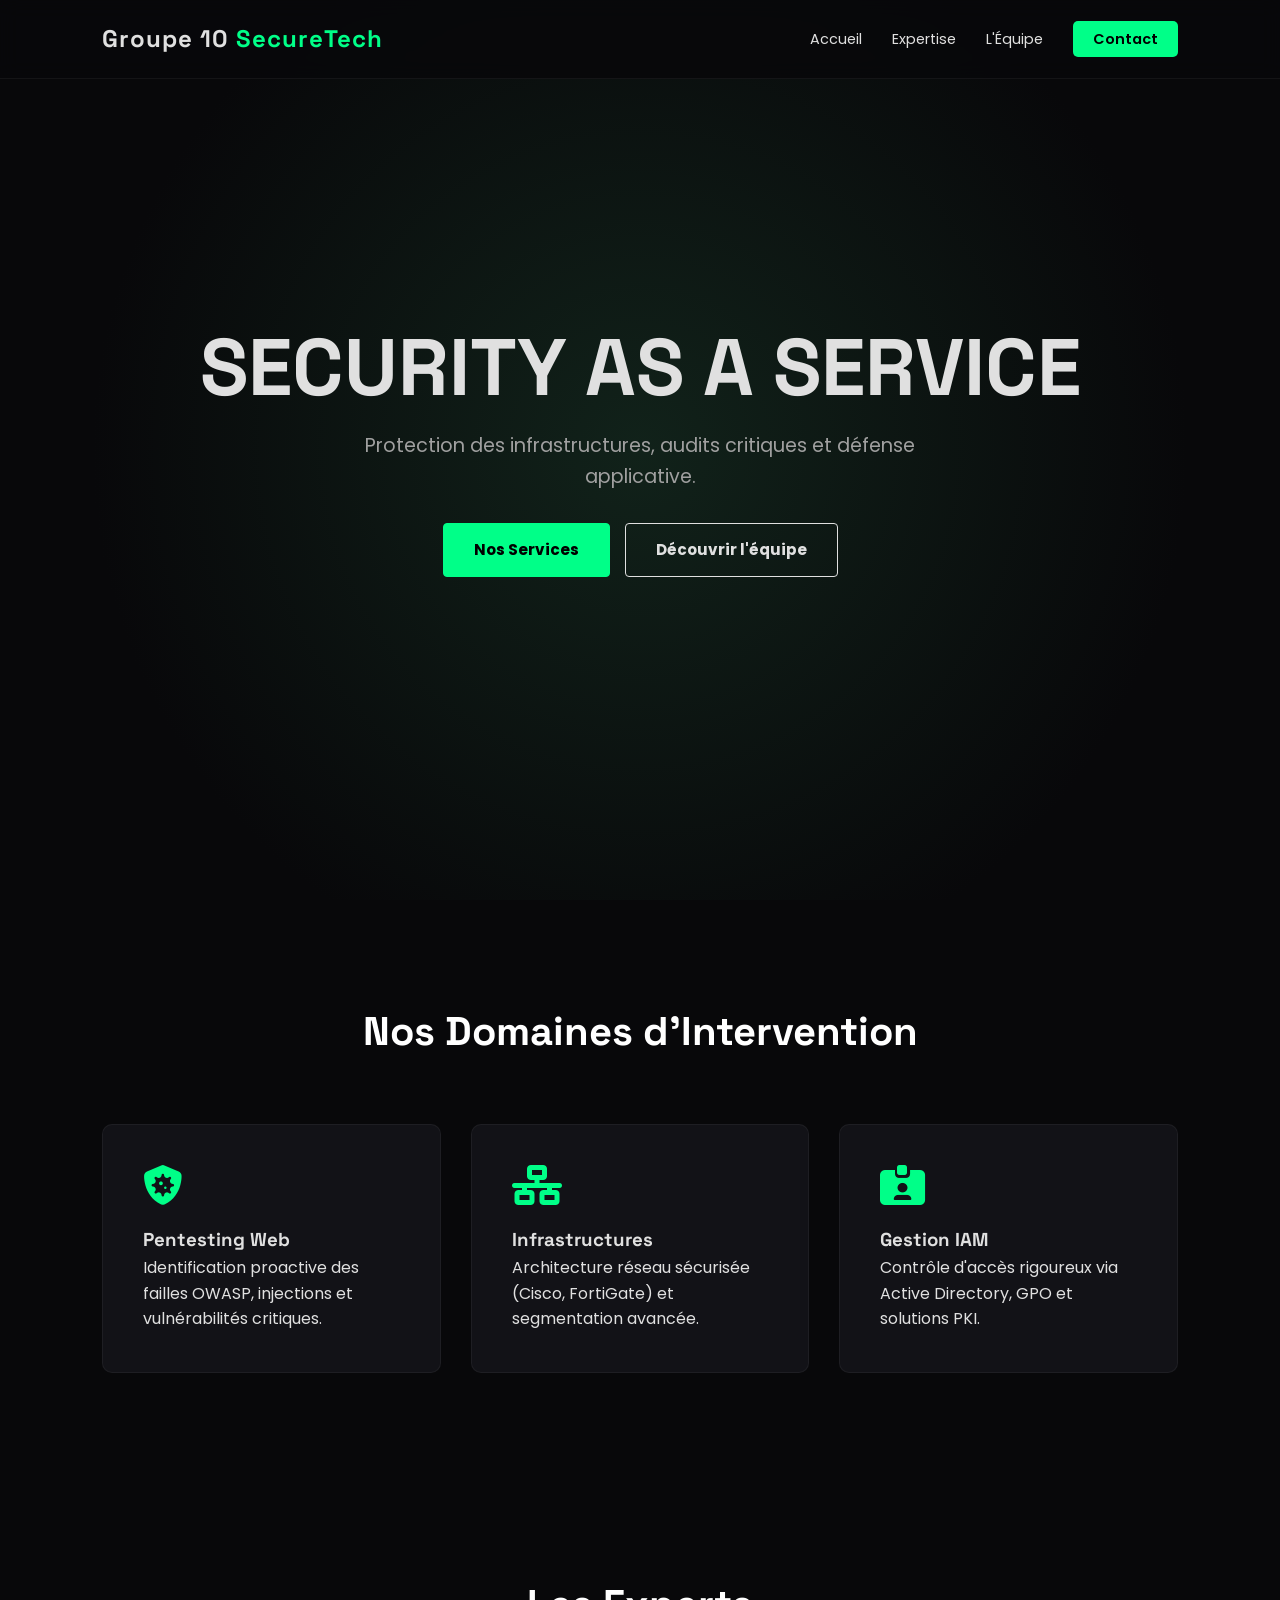
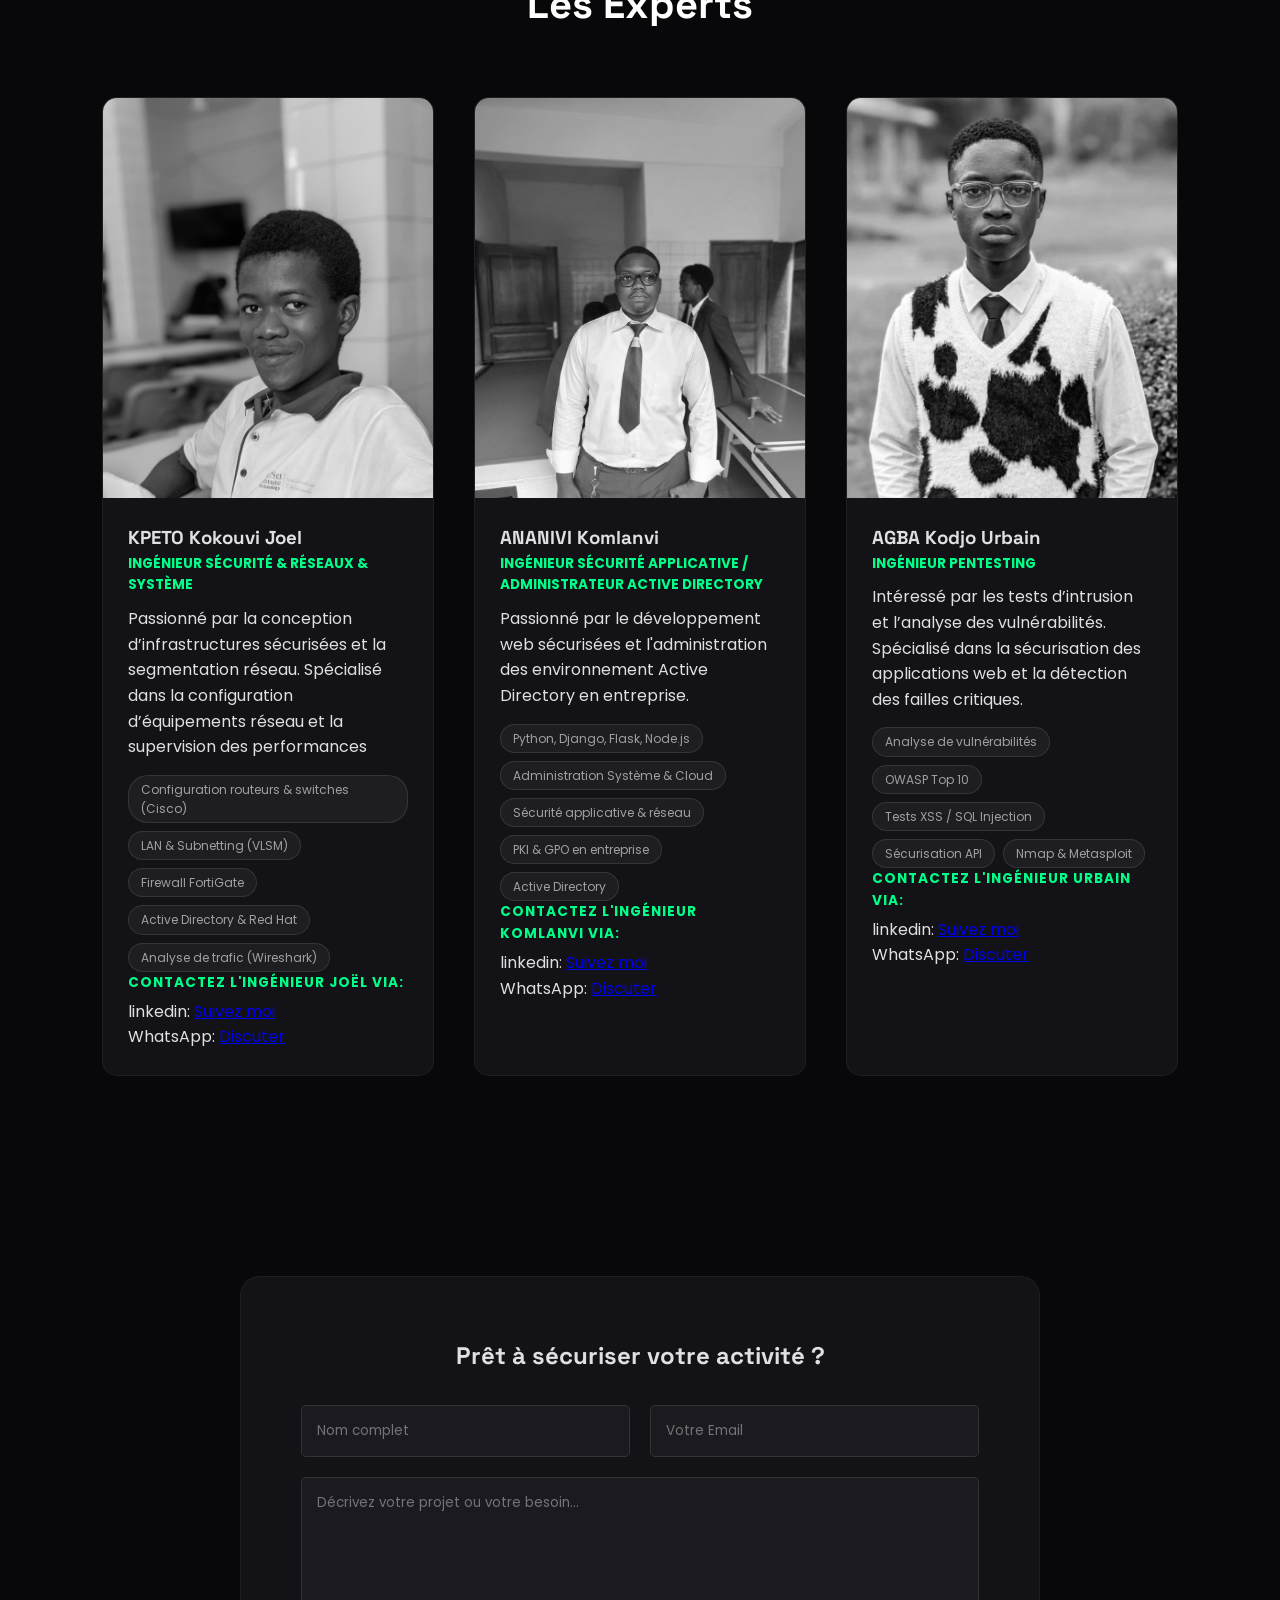
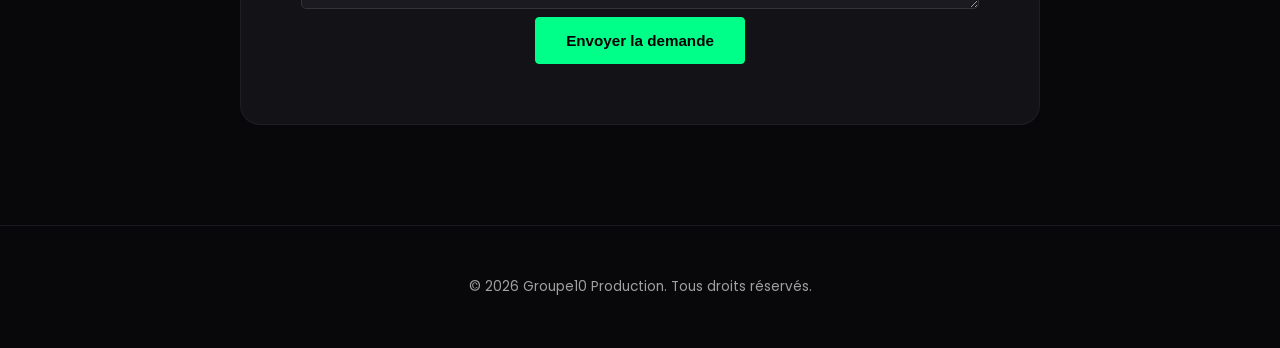
==== commit 1db7a011: "Update index.html" ====
--- a/index.html
+++ b/index.html
@@ -3,7 +3,7 @@
 <head>
     <meta charset="UTF-8">
     <meta name="viewport" content="width=device-width, initial-scale=1.0">
-    <title>Groupe 10| Expertise Cybersécurité</title>
+    <title>Groupe 10 | Expertise Cybersécurité</title>
     <link rel="icon" type="image/png" href="saas.jpg">
     <link rel="apple-touch-icon" href="saas.jpg">
     <!-- Google Fonts -->
@@ -16,7 +16,7 @@
 
     <!-- NAV -->
     <nav class="navbar">
-        <div class="logo">Groupe 10<span>PRODUCTION</span></div>
+        <div class="logo">Groupe 10 <span>SecureTech</span></div>
         <ul class="nav-links">
             <li><a href="#accueil">Accueil</a></li>
             <li><a href="#services">Expertise</a></li>
@@ -172,3 +172,4 @@
 
 
 
+
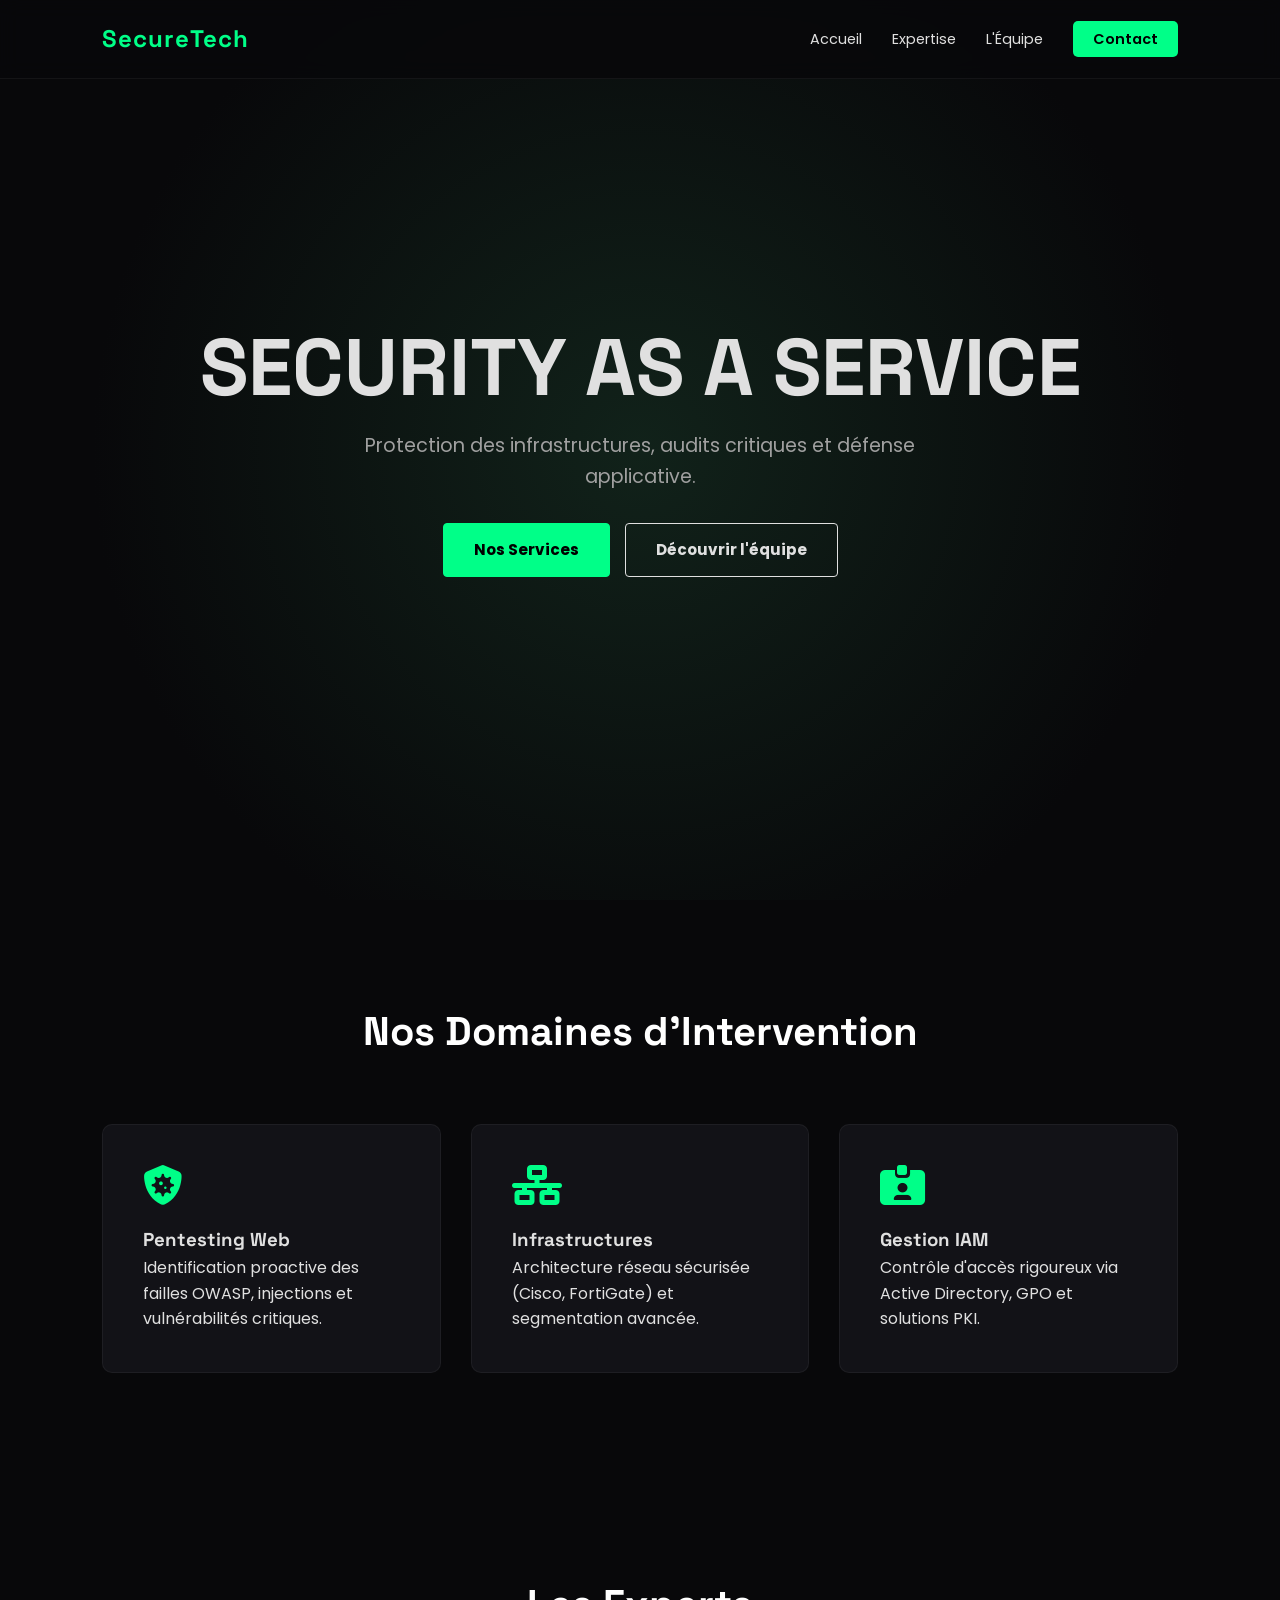
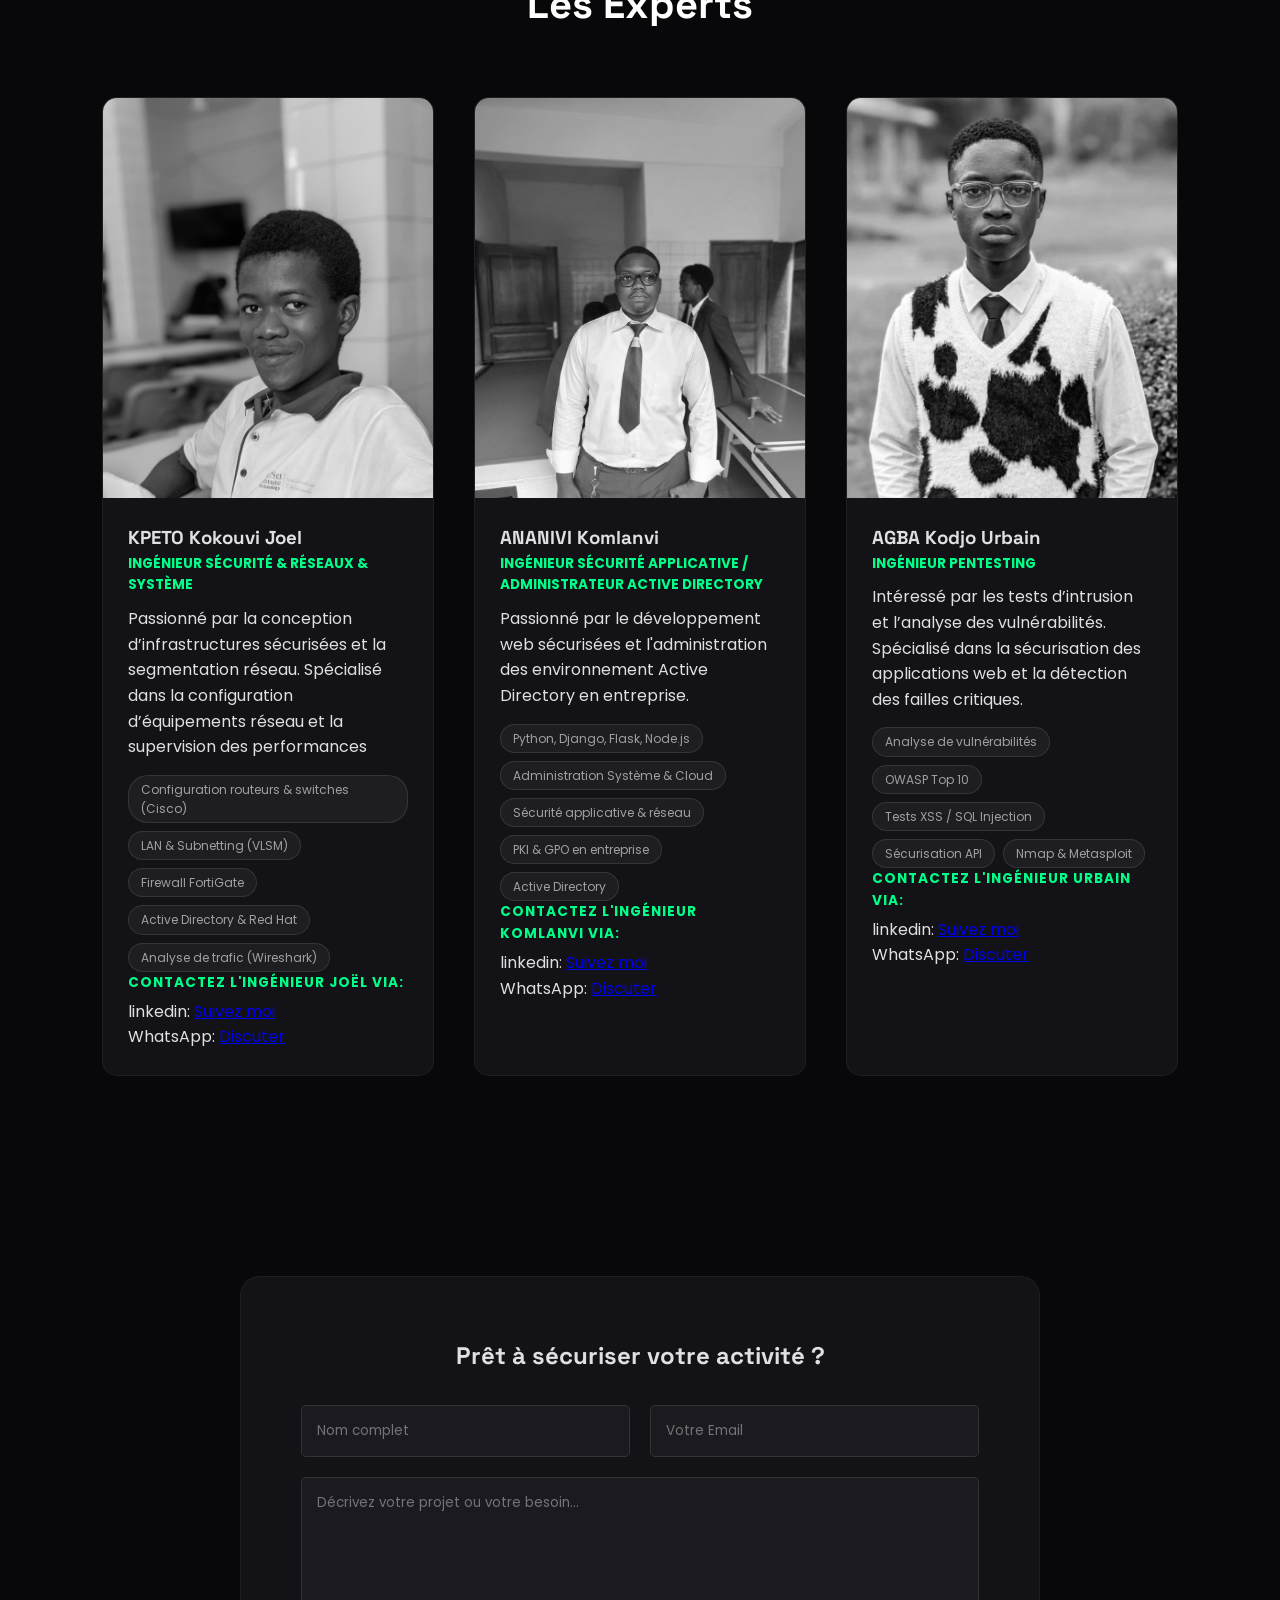
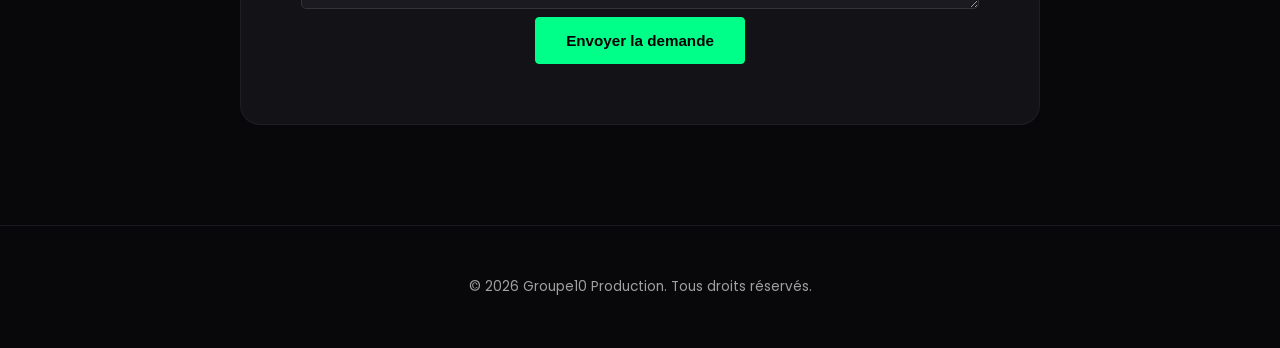
==== commit f2d0154d: "Fix HTML encoding issues in index.html" ====
--- a/index.html
+++ b/index.html
@@ -16,7 +16,7 @@
 
     <!-- NAV -->
     <nav class="navbar">
-        <div class="logo">Groupe 10 <span>SecureTech</span></div>
+        <div class="logo"><span>SecureTech</span></div>
         <ul class="nav-links">
             <li><a href="#accueil">Accueil</a></li>
             <li><a href="#services">Expertise</a></li>
@@ -173,3 +173,4 @@
 
 
 
+
